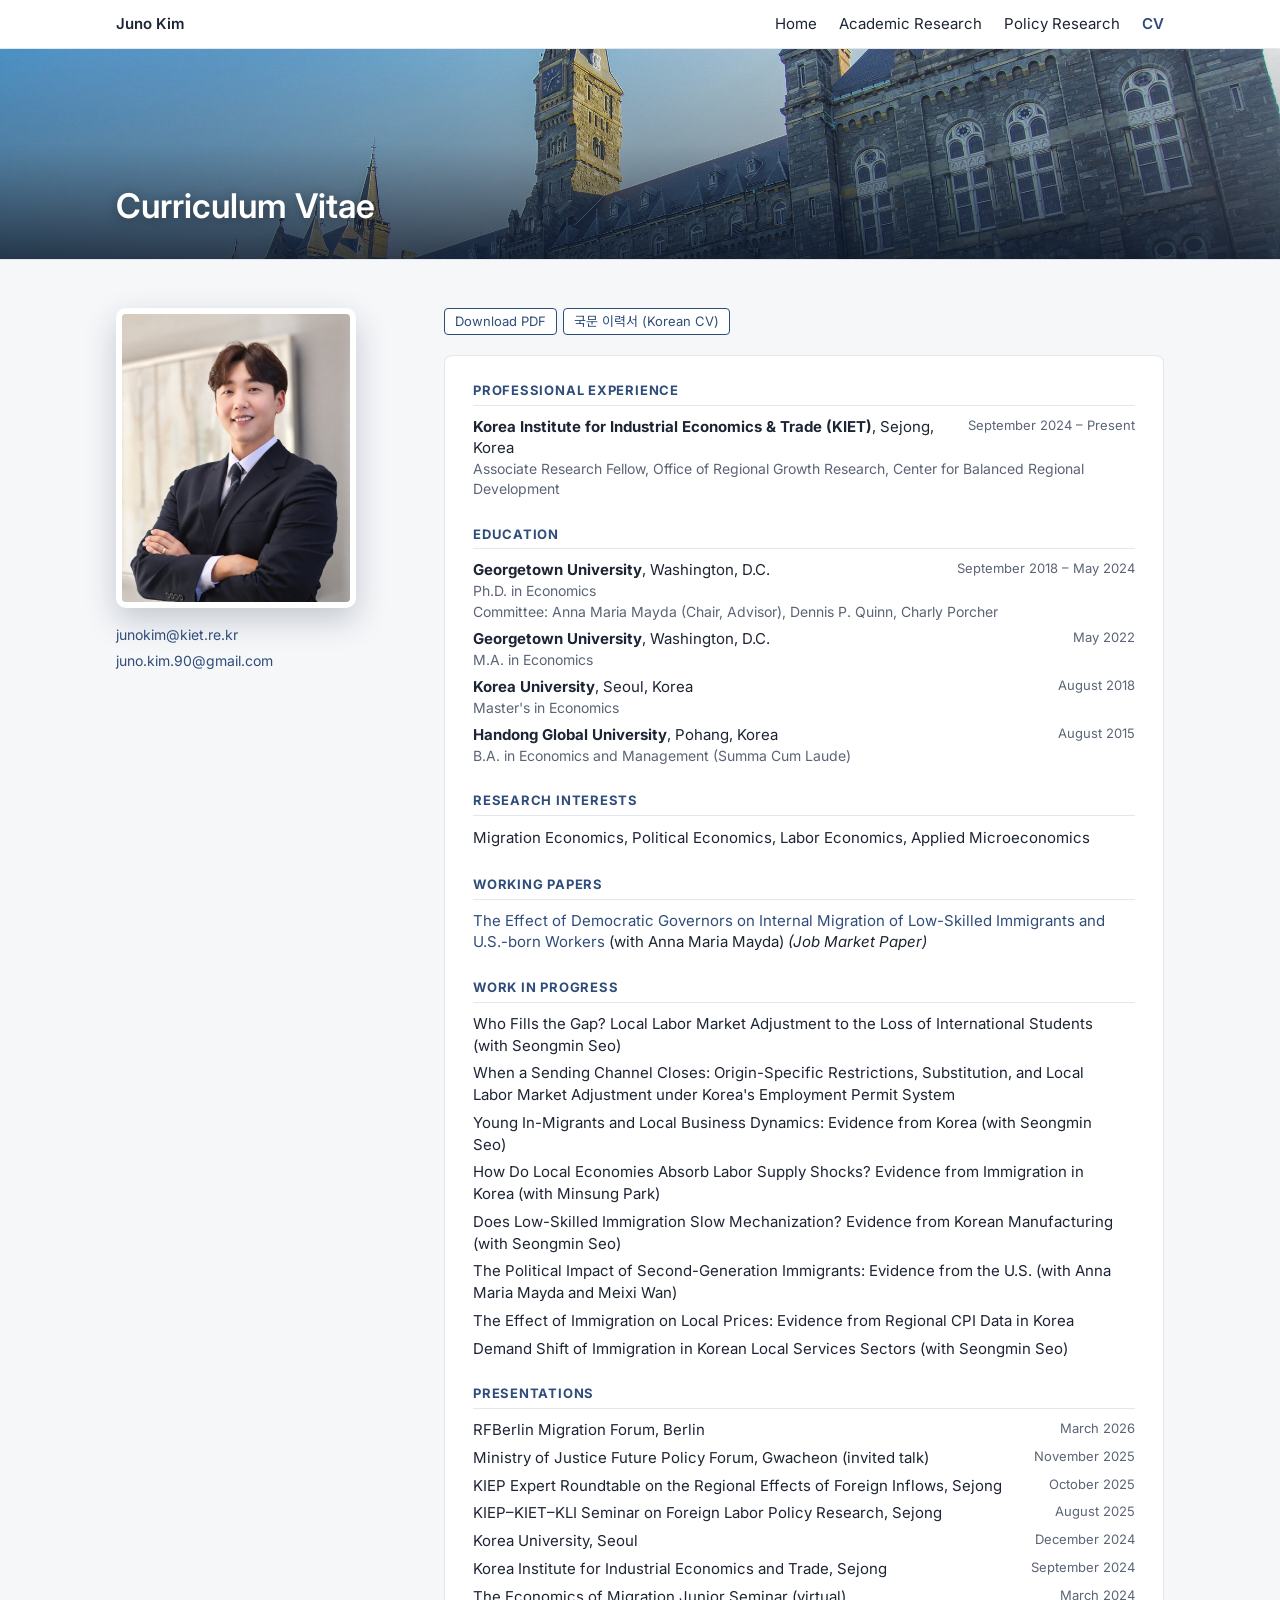
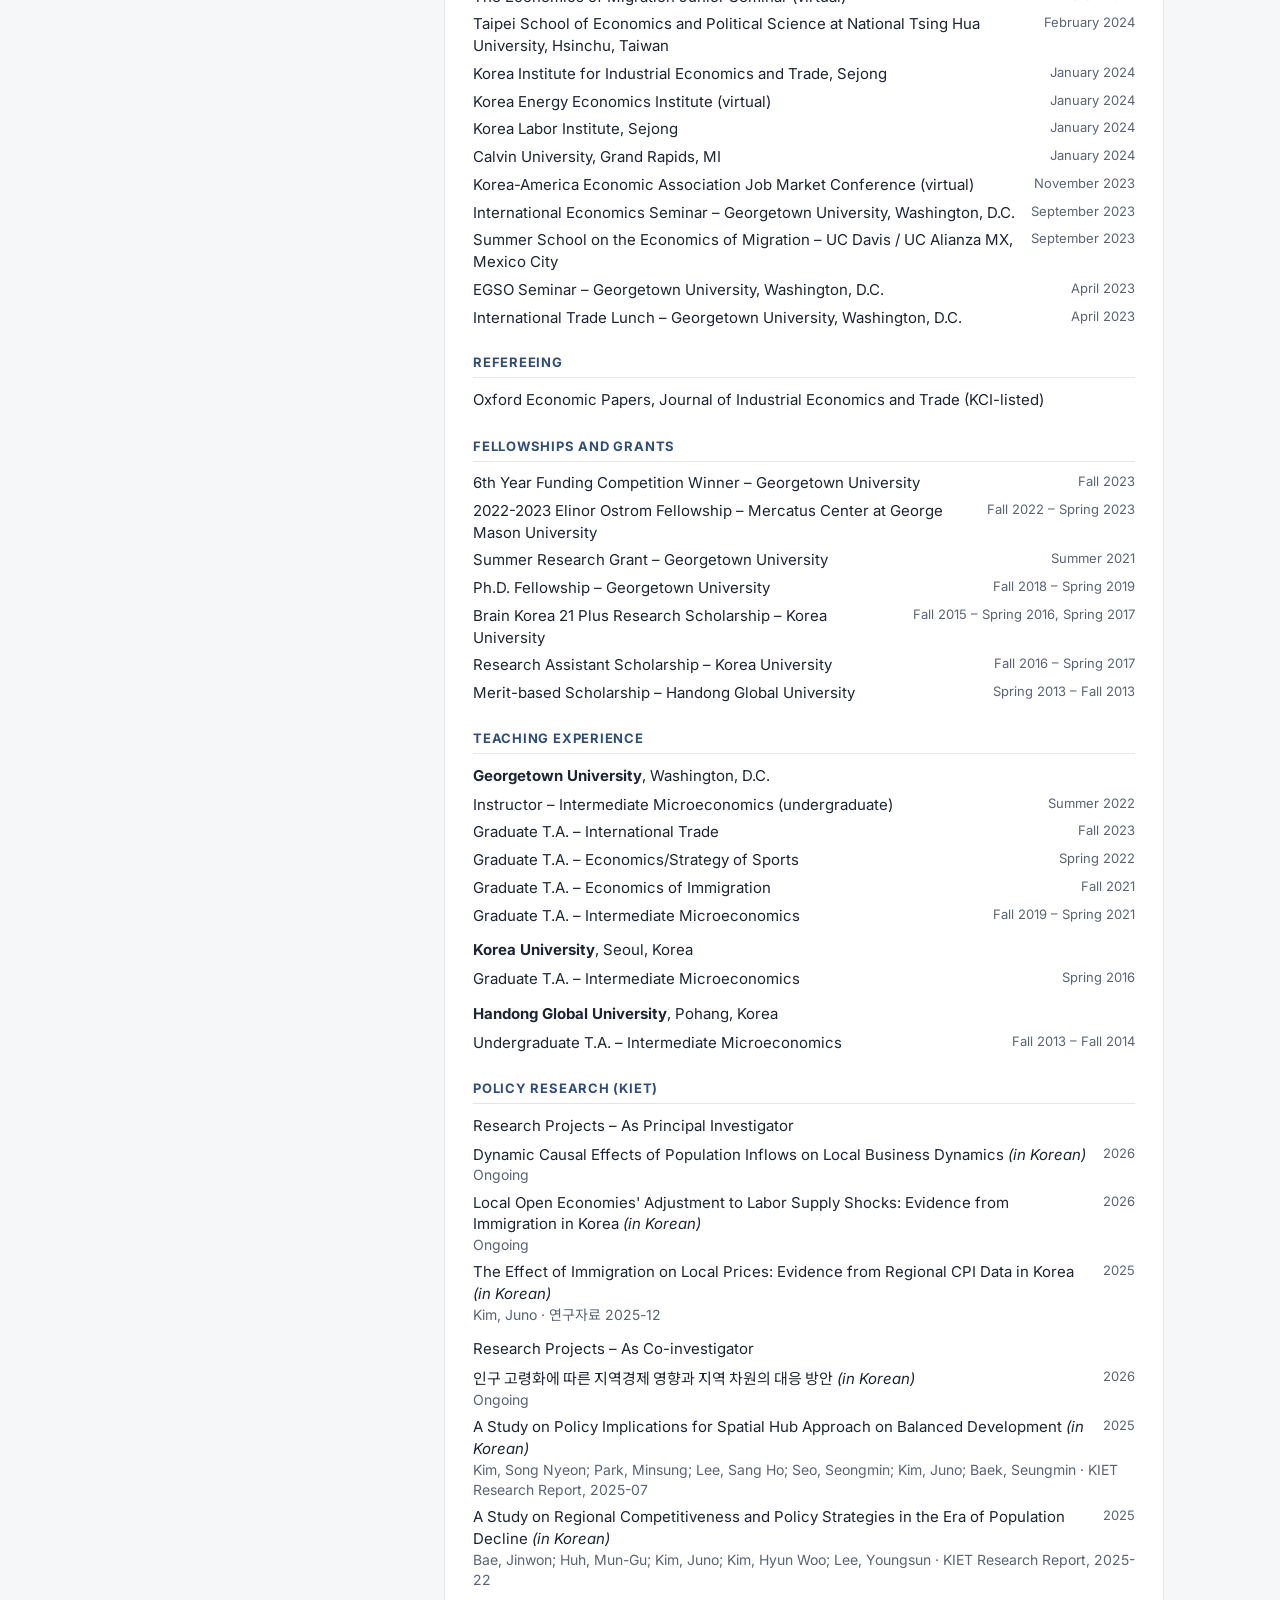
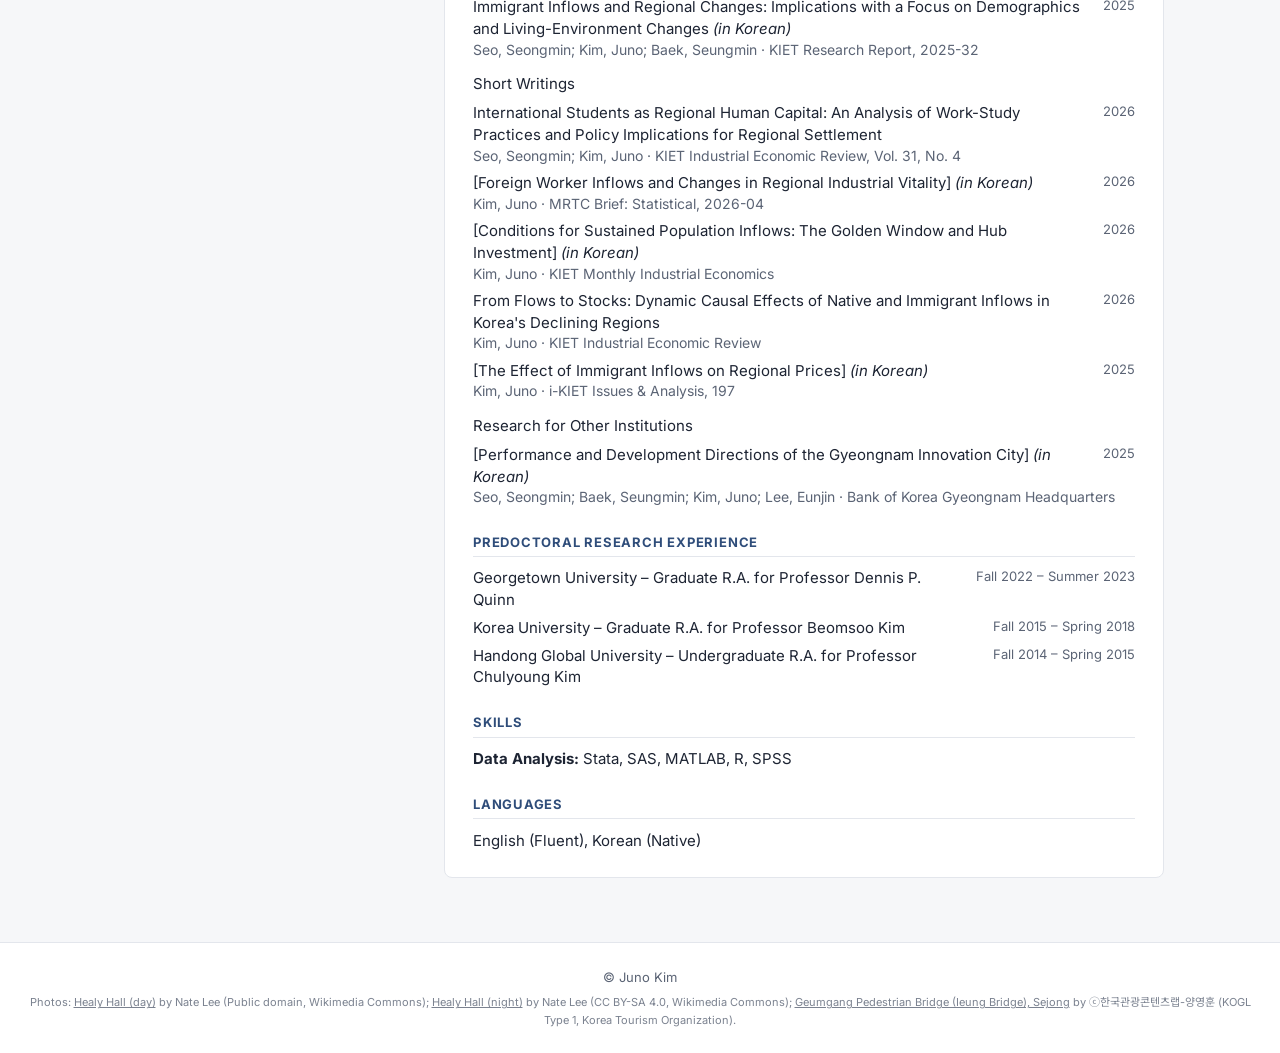
==== cv.html @ abad3613 "Deploy site from source a14abea" ====
<!doctype html>
<html lang="en">
<head>
<meta charset="utf-8">
<meta name="viewport" content="width=device-width, initial-scale=1">
<title>CV | Juno Kim</title>
<meta name="description" content="Juno Kim, Associate Research Fellow, Korea Institute for Industrial Economics and Trade (KIET)">
<link rel="preconnect" href="https://fonts.googleapis.com">
<link href="https://fonts.googleapis.com/css2?family=Inter:wght@400;500;600&family=Noto+Sans+KR:wght@400;500&display=swap" rel="stylesheet">
<link rel="stylesheet" href="assets/style.css">
</head>
<body>
<div class="top"><div class="in"><a class="brand" href="index.html">Juno Kim</a><a href="index.html">Home</a><a href="research.html">Academic Research</a><a href="policy.html">Policy Research</a><a href="cv.html" class="on">CV</a></div></div>
<div class="banner page" style="background-image:url('assets/img/healy_day.jpg');background-position:right 20%"><div class="in"><h1>Curriculum Vitae</h1></div></div><div class="band "><div class="in"><div class="side"><img class="portrait small" src="assets/img/portrait_alt.jpg" alt="Juno Kim"><div class="sidecontact"><a href="mailto:junokim@kiet.re.kr">junokim@kiet.re.kr</a><a href="mailto:juno.kim.90@gmail.com">juno.kim.90@gmail.com</a></div></div><div><div class="printhead"><div class="pname">Juno Kim</div><div>Associate Research Fellow, Korea Institute for Industrial Economics and Trade (KIET)</div><div>junokim@kiet.re.kr · juno.kim.90@gmail.com · junokim90-econ.github.io</div></div><div class="btns" style="margin:0 0 20px"><a target="_blank" rel="noopener" class="btn" href="Juno_Kim_CV.pdf">Download PDF</a><a class="btn" href="cv_ko.html">국문 이력서 (Korean CV)</a></div><div class="cv"><section><h3>Professional Experience</h3><div class="cvrow"><div><b>Korea Institute for Industrial Economics &amp; Trade (KIET)</b>, Sejong, Korea</div><div class="when">September 2024 – Present</div><div class="cvsub">Associate Research Fellow, Office of Regional Growth Research, Center for Balanced Regional Development</div></div></section><section><h3>Education</h3><div class="cvrow"><div><b>Georgetown University</b>, Washington, D.C.</div><div class="when">September 2018 – May 2024</div><div class="cvsub">Ph.D. in Economics<br>Committee: Anna Maria Mayda (Chair, Advisor), Dennis P. Quinn, Charly Porcher</div></div><div class="cvrow"><div><b>Georgetown University</b>, Washington, D.C.</div><div class="when">May 2022</div><div class="cvsub">M.A. in Economics</div></div><div class="cvrow"><div><b>Korea University</b>, Seoul, Korea</div><div class="when">August 2018</div><div class="cvsub">Master&#x27;s in Economics</div></div><div class="cvrow"><div><b>Handong Global University</b>, Pohang, Korea</div><div class="when">August 2015</div><div class="cvsub">B.A. in Economics and Management (Summa Cum Laude)</div></div></section><section><h3>Research Interests</h3><p class="cvp">Migration Economics, Political Economics, Labor Economics, Applied Microeconomics</p></section><section><h3>Working Papers</h3><div class="cvrow"><div><a target="_blank" rel="noopener" href="assets/papers/Kim_Mayda_Democratic_Governors_Internal_Migration_2026-03.pdf">The Effect of Democratic Governors on Internal Migration of Low-Skilled Immigrants and U.S.-born Workers</a> (with Anna Maria Mayda) <i>(Job Market Paper)</i></div><div class="when"></div></div></section><section><h3>Work in Progress</h3><div class="cvrow"><div>Who Fills the Gap? Local Labor Market Adjustment to the Loss of International Students (with Seongmin Seo)</div><div class="when"></div></div><div class="cvrow"><div>When a Sending Channel Closes: Origin-Specific Restrictions, Substitution, and Local Labor Market Adjustment under Korea&#x27;s Employment Permit System</div><div class="when"></div></div><div class="cvrow"><div>Young In-Migrants and Local Business Dynamics: Evidence from Korea (with Seongmin Seo)</div><div class="when"></div></div><div class="cvrow"><div>How Do Local Economies Absorb Labor Supply Shocks? Evidence from Immigration in Korea (with Minsung Park)</div><div class="when"></div></div><div class="cvrow"><div>Does Low-Skilled Immigration Slow Mechanization? Evidence from Korean Manufacturing (with Seongmin Seo)</div><div class="when"></div></div><div class="cvrow"><div>The Political Impact of Second-Generation Immigrants: Evidence from the U.S. (with Anna Maria Mayda and Meixi Wan)</div><div class="when"></div></div><div class="cvrow"><div>The Effect of Immigration on Local Prices: Evidence from Regional CPI Data in Korea</div><div class="when"></div></div><div class="cvrow"><div>Demand Shift of Immigration in Korean Local Services Sectors (with Seongmin Seo)</div><div class="when"></div></div></section><section><h3>Presentations</h3><div class="cvrow"><div>RFBerlin Migration Forum, Berlin</div><div class="when">March 2026</div></div><div class="cvrow"><div>Ministry of Justice Future Policy Forum, Gwacheon (invited talk)</div><div class="when">November 2025</div></div><div class="cvrow"><div>KIEP Expert Roundtable on the Regional Effects of Foreign Inflows, Sejong</div><div class="when">October 2025</div></div><div class="cvrow"><div>KIEP–KIET–KLI Seminar on Foreign Labor Policy Research, Sejong</div><div class="when">August 2025</div></div><div class="cvrow"><div>Korea University, Seoul</div><div class="when">December 2024</div></div><div class="cvrow"><div>Korea Institute for Industrial Economics and Trade, Sejong</div><div class="when">September 2024</div></div><div class="cvrow"><div>The Economics of Migration Junior Seminar (virtual)</div><div class="when">March 2024</div></div><div class="cvrow"><div>Taipei School of Economics and Political Science at National Tsing Hua University, Hsinchu, Taiwan</div><div class="when">February 2024</div></div><div class="cvrow"><div>Korea Institute for Industrial Economics and Trade, Sejong</div><div class="when">January 2024</div></div><div class="cvrow"><div>Korea Energy Economics Institute (virtual)</div><div class="when">January 2024</div></div><div class="cvrow"><div>Korea Labor Institute, Sejong</div><div class="when">January 2024</div></div><div class="cvrow"><div>Calvin University, Grand Rapids, MI</div><div class="when">January 2024</div></div><div class="cvrow"><div>Korea-America Economic Association Job Market Conference (virtual)</div><div class="when">November 2023</div></div><div class="cvrow"><div>International Economics Seminar – Georgetown University, Washington, D.C.</div><div class="when">September 2023</div></div><div class="cvrow"><div>Summer School on the Economics of Migration – UC Davis / UC Alianza MX, Mexico City</div><div class="when">September 2023</div></div><div class="cvrow"><div>EGSO Seminar – Georgetown University, Washington, D.C.</div><div class="when">April 2023</div></div><div class="cvrow"><div>International Trade Lunch – Georgetown University, Washington, D.C.</div><div class="when">April 2023</div></div></section><section><h3>Refereeing</h3><p class="cvp">Oxford Economic Papers, Journal of Industrial Economics and Trade (KCI-listed)</p></section><section><h3>Fellowships and Grants</h3><div class="cvrow"><div>6th Year Funding Competition Winner – Georgetown University</div><div class="when">Fall 2023</div></div><div class="cvrow"><div>2022-2023 Elinor Ostrom Fellowship – Mercatus Center at George Mason University</div><div class="when">Fall 2022 – Spring 2023</div></div><div class="cvrow"><div>Summer Research Grant – Georgetown University</div><div class="when">Summer 2021</div></div><div class="cvrow"><div>Ph.D. Fellowship – Georgetown University</div><div class="when">Fall 2018 – Spring 2019</div></div><div class="cvrow"><div>Brain Korea 21 Plus Research Scholarship – Korea University</div><div class="when">Fall 2015 – Spring 2016, Spring 2017</div></div><div class="cvrow"><div>Research Assistant Scholarship – Korea University</div><div class="when">Fall 2016 – Spring 2017</div></div><div class="cvrow"><div>Merit-based Scholarship – Handong Global University</div><div class="when">Spring 2013 – Fall 2013</div></div></section><section><h3>Teaching Experience</h3><div class="cvinst"><b>Georgetown University</b>, Washington, D.C.</div><div class="cvrow"><div>Instructor – Intermediate Microeconomics (undergraduate)</div><div class="when">Summer 2022</div></div><div class="cvrow"><div>Graduate T.A. – International Trade</div><div class="when">Fall 2023</div></div><div class="cvrow"><div>Graduate T.A. – Economics/Strategy of Sports</div><div class="when">Spring 2022</div></div><div class="cvrow"><div>Graduate T.A. – Economics of Immigration</div><div class="when">Fall 2021</div></div><div class="cvrow"><div>Graduate T.A. – Intermediate Microeconomics</div><div class="when">Fall 2019 – Spring 2021</div></div><div class="cvinst"><b>Korea University</b>, Seoul, Korea</div><div class="cvrow"><div>Graduate T.A. – Intermediate Microeconomics</div><div class="when">Spring 2016</div></div><div class="cvinst"><b>Handong Global University</b>, Pohang, Korea</div><div class="cvrow"><div>Undergraduate T.A. – Intermediate Microeconomics</div><div class="when">Fall 2013 – Fall 2014</div></div></section><section><h3>Policy Research (KIET)</h3><div class="cvinst">Research Projects – As Principal Investigator</div><div class="cvrow"><div>Dynamic Causal Effects of Population Inflows on Local Business Dynamics <i>(in Korean)</i></div><div class="when">2026</div><div class="cvsub">Ongoing</div></div><div class="cvrow"><div>Local Open Economies&#x27; Adjustment to Labor Supply Shocks: Evidence from Immigration in Korea <i>(in Korean)</i></div><div class="when">2026</div><div class="cvsub">Ongoing</div></div><div class="cvrow"><div>The Effect of Immigration on Local Prices: Evidence from Regional CPI Data in Korea <i>(in Korean)</i></div><div class="when">2025</div><div class="cvsub">Kim, Juno · 연구자료 2025-12</div></div><div class="cvinst">Research Projects – As Co-investigator</div><div class="cvrow"><div><span class="ko">인구 고령화에 따른 지역경제 영향과 지역 차원의 대응 방안</span> <i>(in Korean)</i></div><div class="when">2026</div><div class="cvsub">Ongoing</div></div><div class="cvrow"><div>A Study on Policy Implications for Spatial Hub Approach on Balanced Development <i>(in Korean)</i></div><div class="when">2025</div><div class="cvsub">Kim, Song Nyeon; Park, Minsung; Lee, Sang Ho; Seo, Seongmin; Kim, Juno; Baek, Seungmin · KIET Research Report, 2025-07</div></div><div class="cvrow"><div>A Study on Regional Competitiveness and Policy Strategies in the Era of Population Decline <i>(in Korean)</i></div><div class="when">2025</div><div class="cvsub">Bae, Jinwon; Huh, Mun-Gu; Kim, Juno; Kim, Hyun Woo; Lee, Youngsun · KIET Research Report, 2025-22</div></div><div class="cvrow"><div>Immigrant Inflows and Regional Changes: Implications with a Focus on Demographics and Living-Environment Changes <i>(in Korean)</i></div><div class="when">2025</div><div class="cvsub">Seo, Seongmin; Kim, Juno; Baek, Seungmin · KIET Research Report, 2025-32</div></div><div class="cvinst">Short Writings</div><div class="cvrow"><div>International Students as Regional Human Capital: An Analysis of Work-Study Practices and Policy Implications for Regional Settlement</div><div class="when">2026</div><div class="cvsub">Seo, Seongmin; Kim, Juno · KIET Industrial Economic Review, Vol. 31, No. 4</div></div><div class="cvrow"><div>[Foreign Worker Inflows and Changes in Regional Industrial Vitality] <i>(in Korean)</i></div><div class="when">2026</div><div class="cvsub">Kim, Juno · MRTC Brief: Statistical, 2026-04</div></div><div class="cvrow"><div>[Conditions for Sustained Population Inflows: The Golden Window and Hub Investment] <i>(in Korean)</i></div><div class="when">2026</div><div class="cvsub">Kim, Juno · KIET Monthly Industrial Economics</div></div><div class="cvrow"><div>From Flows to Stocks: Dynamic Causal Effects of Native and Immigrant Inflows in Korea&#x27;s Declining Regions</div><div class="when">2026</div><div class="cvsub">Kim, Juno · KIET Industrial Economic Review</div></div><div class="cvrow"><div>[The Effect of Immigrant Inflows on Regional Prices] <i>(in Korean)</i></div><div class="when">2025</div><div class="cvsub">Kim, Juno · i-KIET Issues &amp; Analysis, 197</div></div><div class="cvinst">Research for Other Institutions</div><div class="cvrow"><div>[Performance and Development Directions of the Gyeongnam Innovation City] <i>(in Korean)</i></div><div class="when">2025</div><div class="cvsub">Seo, Seongmin; Baek, Seungmin; Kim, Juno; Lee, Eunjin · Bank of Korea Gyeongnam Headquarters</div></div></section><section><h3>Predoctoral Research Experience</h3><div class="cvrow"><div>Georgetown University – Graduate R.A. for Professor Dennis P. Quinn</div><div class="when">Fall 2022 – Summer 2023</div></div><div class="cvrow"><div>Korea University – Graduate R.A. for Professor Beomsoo Kim</div><div class="when">Fall 2015 – Spring 2018</div></div><div class="cvrow"><div>Handong Global University – Undergraduate R.A. for Professor Chulyoung Kim</div><div class="when">Fall 2014 – Spring 2015</div></div></section><section><h3>Skills</h3><div class="cvrow"><div><b>Data Analysis:</b> Stata, SAS, MATLAB, R, SPSS</div><div class="when"></div></div></section><section><h3>Languages</h3><p class="cvp">English (Fluent), Korean (Native)</p></section></div></div></div></div>
<footer>© Juno Kim<div class="credits">Photos: <a href="https://commons.wikimedia.org/wiki/File:Healy_Hall_Georgetown.jpg">Healy Hall (day)</a> by Nate Lee (Public domain, Wikimedia Commons); <a href="https://commons.wikimedia.org/wiki/File:Healy_Hall_Georgetown_at_Night.jpg">Healy Hall (night)</a> by Nate Lee (CC BY-SA 4.0, Wikimedia Commons); <a href="https://api.visitkorea.or.kr/">Geumgang Pedestrian Bridge (Ieung Bridge), Sejong</a> by ⓒ한국관광콘텐츠랩-양영훈 (KOGL Type 1, Korea Tourism Organization).</div></footer>
<script src="assets/site.js"></script>
</body>
</html>
---- assets/style.css ----
/* =====================================================================
   사이트 스타일 (시안 D: 프로필+카드 디자인, 메뉴별 페이지 분리)
   색·글꼴은 :root 변수만 바꾸면 전체에 반영됨
   ===================================================================== */
:root{
  --ink:#1d2433; --muted:#5b6475; --line:#e3e6ec; --bg:#ffffff; --soft:#f6f7f9;
  --accent:#2f4d7a; --tag-bg:#e8eef7;
  --wrap:1080px; --side:280px;
}
*{box-sizing:border-box}
html,body{margin:0;background:var(--bg);color:var(--ink)}
body{font-family:Inter,"Noto Sans KR",system-ui,sans-serif;font-size:16px;line-height:1.6}
a{color:var(--accent);text-decoration:none} a:hover{text-decoration:underline}
.ko{font-family:"Noto Sans KR",Inter,sans-serif}

/* 상단 메뉴 */
.top{position:sticky;top:0;z-index:10;background:#fff;border-bottom:1px solid var(--line)}
.top .in{max-width:var(--wrap);margin:0 auto;padding:12px 16px;display:flex;gap:22px;align-items:center;font-size:15px;flex-wrap:wrap}
.top .brand{margin-right:auto;font-weight:600;color:var(--ink)}
.top a{color:var(--ink)} .top a.on{color:var(--accent);font-weight:600}

/* 사진 띠 (Home은 높게, 하위 페이지는 낮게). 글씨가 읽히도록 아래쪽을 어둡게 덮음 */
.banner{position:relative;background:#0f2442 center/cover no-repeat;color:#fff}
.banner::after{content:"";position:absolute;inset:0;background:linear-gradient(180deg,rgba(8,18,36,.05) 0%,rgba(8,18,36,.25) 45%,rgba(8,18,36,.78) 100%)}
.banner .in{position:relative;z-index:1;max-width:var(--wrap);margin:0 auto;padding:0 16px;height:100%}
.banner.home{height:420px}
.banner.home .in{display:grid;grid-template-columns:var(--side) 1fr;gap:48px;align-items:end;padding-bottom:28px}
.banner.home h1{font-size:44px;font-weight:600;margin:0;letter-spacing:-.01em;text-shadow:0 2px 12px rgba(0,0,0,.35)}
.banner.home .aff{font-size:16px;opacity:.95;margin-top:2px}
.banner.home .aff a{color:#fff;text-decoration:underline;text-decoration-color:rgba(255,255,255,.5)}
.banner.page{height:var(--bh,210px)}
.banner.page .in{display:flex;align-items:flex-end;padding-bottom:26px}
.banner.page h1{font-size:34px;font-weight:600;margin:0;text-shadow:0 2px 12px rgba(0,0,0,.35)}
.banner.page h1 small{display:block;font-size:15px;font-weight:400;opacity:.9;margin-top:4px}
.pills.light{justify-content:flex-start}
.pills.light a{color:#fff;border-color:rgba(255,255,255,.55);background:rgba(255,255,255,.08)}
.pills.light a:hover{background:#fff;color:var(--ink);text-decoration:none}

/* Home 소개: 사진이 위쪽 띠에 걸쳐 내려옴 */
.about .in{max-width:var(--wrap);margin:0 auto;padding:0 16px 48px;display:grid;grid-template-columns:var(--side) 1fr;gap:48px}
.about .bio{padding-top:32px}
.portrait{width:100%;aspect-ratio:4/5;object-fit:cover;object-position:center 20%;border-radius:10px;border:6px solid #fff;box-shadow:0 12px 32px rgba(15,36,66,.22);display:block;background:#dfe5ee}
.pcol .portrait{margin-top:-150px;position:relative;z-index:2}
.portrait.initials{display:flex;align-items:center;justify-content:center;font-size:56px;color:#fff;background:linear-gradient(135deg,#c9d3e3,#8fa1bf)}
.portrait.small{max-width:240px;margin-bottom:16px}

/* 하위 페이지 왼쪽 열 */
.side .toc{position:sticky;top:72px;display:flex;flex-direction:column;gap:6px}
.side .toc a{color:var(--ink);font-size:15px;padding:6px 10px;border-left:3px solid var(--line)}
.side .toc a:hover{border-left-color:var(--accent);text-decoration:none;color:var(--accent)}
.side .toc span{color:var(--muted);font-size:13px}
.sidenote{font-size:14px;color:var(--muted);margin:0}
.sidecontact a{display:block;font-size:14px;margin:4px 0}

/* Home 상단 프로필 (사진 띠가 없을 때 쓰는 기존 형태) */
.hero{max-width:var(--wrap);margin:0 auto;padding:56px 16px 40px;display:grid;grid-template-columns:var(--side) 1fr;gap:48px;align-items:center}
.hero .card{text-align:center}
.avatar{width:200px;height:200px;border-radius:50%;margin:0 auto 16px;object-fit:cover;display:block}
.avatar.initials{background:linear-gradient(135deg,#c9d3e3,#8fa1bf);display:flex;align-items:center;justify-content:center;color:#fff;font-weight:600;font-size:48px}
.hero h1{font-weight:500;font-size:28px;margin:0}
.hero .aff{color:var(--accent);font-size:15px}
.pills{margin-top:10px;display:flex;gap:8px;justify-content:center;flex-wrap:wrap}
.pills a{border:1px solid var(--line);border-radius:999px;padding:3px 12px;font-size:13px}
.bio p{margin:0 0 12px;font-size:17px}
.facts{display:flex;gap:40px;margin-top:18px;font-size:15px;flex-wrap:wrap}
.facts h4{margin:0 0 6px;font-size:16px}
.facts ul{margin:0;padding-left:18px;color:var(--muted)}
.contact{margin-top:14px;font-size:14px;color:var(--muted)}

/* 회색 띠 섹션 (제목 왼쪽, 내용 오른쪽) */
.band{background:var(--soft);border-top:1px solid var(--line);min-height:60vh}
.band .in{max-width:var(--wrap);margin:0 auto;padding:48px 16px 64px;display:grid;grid-template-columns:var(--side) 1fr;gap:48px}
.band h2{font-weight:500;font-size:28px;margin:0;line-height:1.3}
.band h2 small{display:block;font-size:14px;color:var(--muted);margin-top:6px}
.grp{font-size:13px;text-transform:uppercase;letter-spacing:.06em;color:var(--muted);margin:26px 0 10px}
.grp:first-child{margin-top:0}

/* 논문 카드 */
.pcard{background:#fff;border:1px solid var(--line);border-radius:8px;padding:18px 20px;margin-bottom:14px}
.pcard.slim{padding:12px 18px}
.pcard .meta{font-size:13px;color:var(--muted)}
.pcard .t{font-size:19px;font-weight:600;color:var(--accent);margin:4px 0;line-height:1.35}
.pcard.slim .t{font-size:16px;margin:0}
.pcard .note{font-size:13px;color:var(--muted);font-style:italic}
.pcard .abs{font-size:14px;color:var(--muted);margin:8px 0 4px}
.btns{margin-top:10px;display:flex;gap:6px;flex-wrap:wrap;align-items:center}
.btn{display:inline-block;border:1px solid var(--accent);color:var(--accent);border-radius:4px;padding:2px 10px;font-size:13px;cursor:pointer;background:#fff;font-family:inherit;line-height:1.6}
.btn:hover{background:var(--accent);color:#fff;text-decoration:none}
details.abstract summary{list-style:none} details.abstract summary::-webkit-details-marker{display:none}
.more{font-size:15px;font-weight:500;display:flex;gap:20px;flex-wrap:wrap}

/* 정책연구 한 줄 목록 + 유형 필터 */
.chips{display:flex;gap:8px;flex-wrap:wrap;margin-bottom:16px}
.chip{border:1px solid var(--line);background:#fff;border-radius:999px;padding:4px 12px;font-size:13px;cursor:pointer;font-family:inherit}
.chip.on{background:var(--accent);border-color:var(--accent);color:#fff}
.plist{background:#fff;border:1px solid var(--line);border-radius:8px}
.prow{display:grid;grid-template-columns:52px 1fr auto;gap:14px;align-items:baseline;padding:11px 18px;border-bottom:1px solid var(--line);font-size:15px}
.prow:last-child{border-bottom:0}
.prow .yr{color:var(--muted);font-size:13px}
.prow .src{display:block;color:var(--muted);font-size:13px}
.tag{font-size:11px;border-radius:4px;padding:1px 6px;background:var(--tag-bg);color:var(--accent);margin-right:6px;white-space:nowrap;font-family:Inter,sans-serif}
.tag.role{background:#10069F;color:#fff}
.lang{font-size:12px;color:var(--muted);font-style:italic;margin-left:6px;white-space:nowrap}
/* 정책연구: 역할(연구책임/공동) → 과제 유형 소제목 → 과제 행 */
.pgroup{margin-bottom:40px}
.pgroup > h3{font-size:22px;font-weight:600;margin:0 0 14px;padding-bottom:8px;border-bottom:2px solid #10069F}
.pgroup > h3 .ko{font-weight:400;color:var(--muted);font-size:16px}
.psub{margin-bottom:20px}
.psub h4{font-size:13px;text-transform:uppercase;letter-spacing:.05em;color:var(--muted);margin:0 0 8px;font-weight:600;display:flex;align-items:center;gap:8px}
.psub h4 .ko{text-transform:none;letter-spacing:0;font-weight:400}
.n{display:inline-block;min-width:20px;text-align:center;font-size:11px;background:var(--tag-bg);color:var(--accent);border-radius:999px;padding:0 6px;letter-spacing:0}
/* 접히는 소제목 (수탁연구과제 등) */
details.fold > summary{list-style:none;cursor:pointer}
details.fold > summary::-webkit-details-marker{display:none}
details.fold > summary h4{background:#fff;border:1px solid var(--line);border-radius:8px;padding:10px 14px;margin:0}
details.fold > summary:hover h4{border-color:var(--accent)}
details.fold[open] > summary h4{border-radius:8px 8px 0 0;border-bottom:0;margin:0}
details.fold[open] > .plist{border-radius:0 0 8px 8px}
.toggle{margin-left:auto;font-size:12px;text-transform:none;letter-spacing:0;color:var(--accent);font-weight:500}
.toggle::after{content:" ▾"}
details.fold[open] .toggle{font-size:0}
details.fold[open] .toggle::after{content:"Hide ▴";font-size:12px}
@media print{details.fold > .plist{display:block}}

.proj{display:grid;grid-template-columns:52px 1fr;gap:14px;padding:12px 18px;border-bottom:1px solid var(--line)}
.proj:last-child{border-bottom:0}
.proj .yr{color:var(--muted);font-size:13px;padding-top:2px}
.pt{font-size:15px;font-weight:500;line-height:1.45}
.pm{font-size:13px;color:var(--muted);margin-top:2px}
.pen{font-size:13px;color:var(--ink);opacity:.75;font-style:italic;margin-top:1px}
.plinks{margin-top:6px;display:flex;gap:6px;flex-wrap:wrap}
.plink{font-size:12px;border:1px solid var(--line);border-radius:4px;padding:1px 8px;color:var(--accent);background:var(--soft)}
.plink:hover{border-color:var(--accent);text-decoration:none}
.status{font-size:11px;font-weight:500;color:#9a5b00;background:#fff3dc;border-radius:4px;padding:1px 6px;margin-left:8px;white-space:nowrap;font-family:Inter,sans-serif}
.side .tochead{font-size:11px;text-transform:uppercase;letter-spacing:.08em;color:var(--muted);margin:14px 0 2px}
.side .sidenote + .toc{margin-top:18px}
.cvrole{font-weight:600;font-size:15px;color:#10069F;margin:14px 0 4px}
.cvrole:first-child{margin-top:0}

.empty{background:#fff;border:1px dashed var(--line);border-radius:8px;padding:24px;color:var(--muted);font-size:15px}

/* CV 페이지 */
.cv{background:#fff;border:1px solid var(--line);border-radius:8px;padding:24px 28px}
.cv section{margin-bottom:24px} .cv section:last-child{margin-bottom:0}
.cv h3{font-size:13px;text-transform:uppercase;letter-spacing:.06em;color:var(--accent);border-bottom:1px solid var(--line);padding-bottom:4px;margin:0 0 10px}
.cvrow{display:grid;grid-template-columns:1fr auto;gap:16px;font-size:15px;margin:6px 0;line-height:1.45}
.cvrow .when{color:var(--muted);font-size:13px;white-space:nowrap;text-align:right}
.cvrow{row-gap:0}
.cvsub{color:var(--muted);font-size:14px;grid-column:1 / -1}
.cvinst{font-size:15px;margin:12px 0 2px} .cvinst:first-of-type{margin-top:0}
.cvp{margin:0;font-size:15px}
.printhead{display:none}

footer{text-align:center;color:var(--muted);font-size:13px;padding:24px 16px;border-top:1px solid var(--line)}
footer .credits{font-size:11px;margin-top:6px;opacity:.8}
footer .credits a{color:var(--muted);text-decoration:underline}

@media (max-width:760px){
  .hero,.band .in,.about .in{grid-template-columns:1fr;gap:24px}
  .banner.home{height:320px}
  .banner.home .in{grid-template-columns:1fr}
  .banner.home .in > div:first-child{display:none}
  .banner.home h1{font-size:34px}
  .banner.page{height:calc(var(--bh,210px) * .76)}
  .pcol .portrait{margin-top:-60px;max-width:220px}
  .about .bio{padding-top:0}
  .side .toc{position:static;flex-direction:row;flex-wrap:wrap}
  .prow{grid-template-columns:44px 1fr}
  .prow > a{grid-column:2}
  .top .in{gap:14px}
}
/* 인쇄 = CV PDF 레이아웃: 사진·메뉴·왼쪽 열을 빼고 본문만 A4 한 단으로 */
@page{size:A4;margin:16mm 16mm 18mm}
@media print{
  body{font-size:10.5pt}
  .top,footer,.chips,.btns,.banner,.side{display:none !important}
  .band{background:#fff;border:0;min-height:0}
  .band .in{display:block;padding:0;max-width:none}
  .cv{border:0;padding:0}
  .cv section{break-inside:auto;margin-bottom:14px}
  .cv h3{break-after:avoid;font-size:10pt}
  .cvrow,.cvp,.cvinst{font-size:10.5pt;margin:3px 0;break-inside:avoid}
  .cvrow .when,.cvsub{font-size:9.5pt}
  .printhead{display:block;text-align:center;margin-bottom:18px;font-size:10pt;color:var(--muted)}
  .printhead .pname{font-size:22pt;font-weight:600;color:var(--ink)}
  a{color:var(--ink)}
}
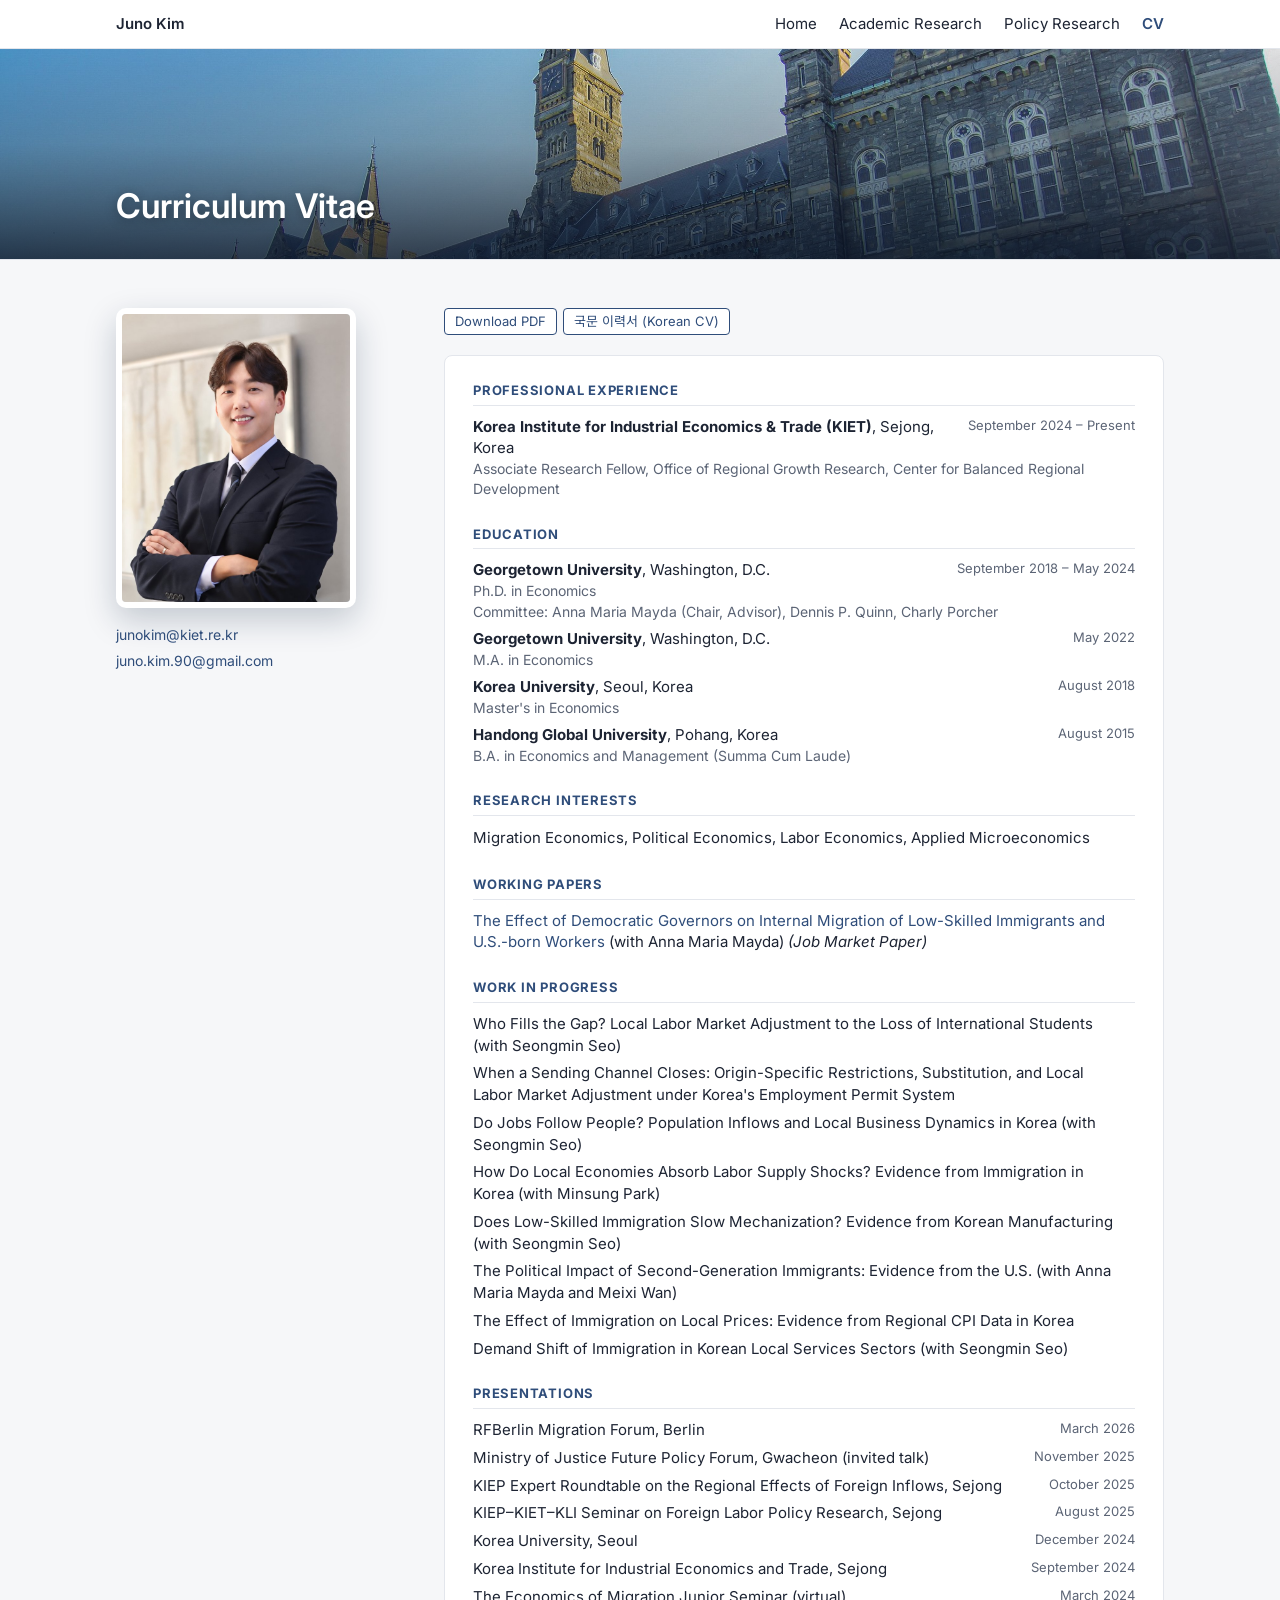
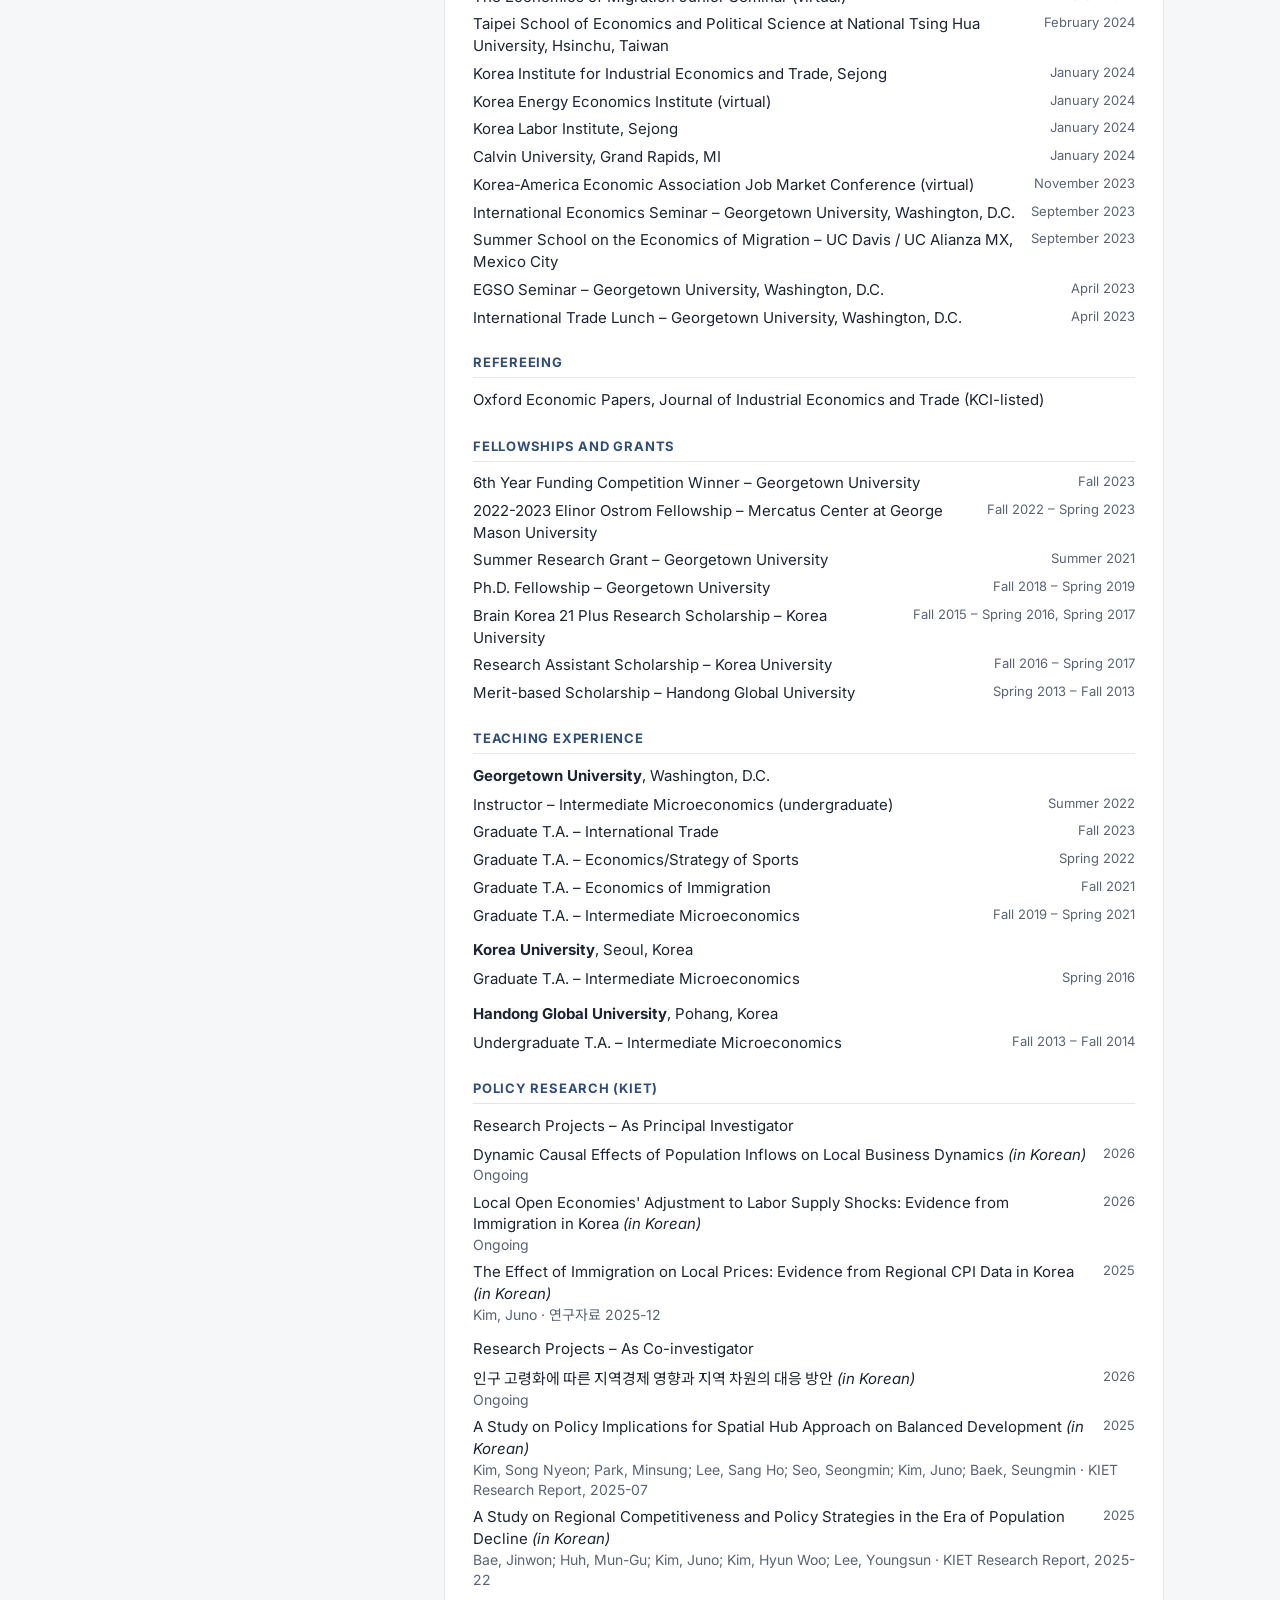
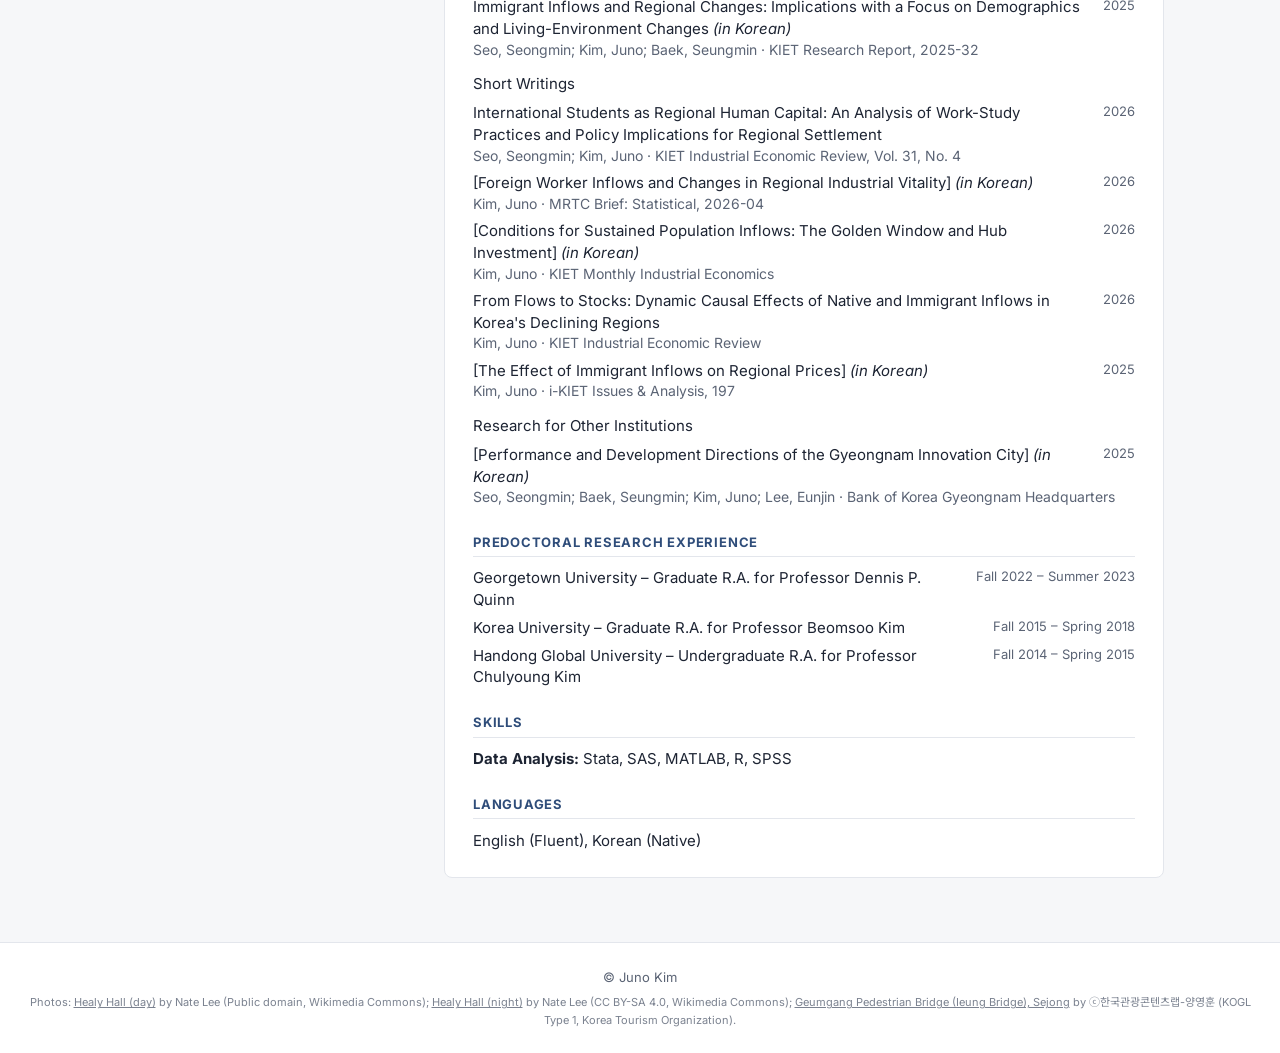
==== commit d9a3db19: "Deploy site from source 831ee8b" ====
--- a/cv.html
+++ b/cv.html
@@ -11,7 +11,7 @@
 </head>
 <body>
 <div class="top"><div class="in"><a class="brand" href="index.html">Juno Kim</a><a href="index.html">Home</a><a href="research.html">Academic Research</a><a href="policy.html">Policy Research</a><a href="cv.html" class="on">CV</a></div></div>
-<div class="banner page" style="background-image:url('assets/img/healy_day.jpg');background-position:right 20%"><div class="in"><h1>Curriculum Vitae</h1></div></div><div class="band "><div class="in"><div class="side"><img class="portrait small" src="assets/img/portrait_alt.jpg" alt="Juno Kim"><div class="sidecontact"><a href="mailto:junokim@kiet.re.kr">junokim@kiet.re.kr</a><a href="mailto:juno.kim.90@gmail.com">juno.kim.90@gmail.com</a></div></div><div><div class="printhead"><div class="pname">Juno Kim</div><div>Associate Research Fellow, Korea Institute for Industrial Economics and Trade (KIET)</div><div>junokim@kiet.re.kr · juno.kim.90@gmail.com · junokim90-econ.github.io</div></div><div class="btns" style="margin:0 0 20px"><a target="_blank" rel="noopener" class="btn" href="Juno_Kim_CV.pdf">Download PDF</a><a class="btn" href="cv_ko.html">국문 이력서 (Korean CV)</a></div><div class="cv"><section><h3>Professional Experience</h3><div class="cvrow"><div><b>Korea Institute for Industrial Economics &amp; Trade (KIET)</b>, Sejong, Korea</div><div class="when">September 2024 – Present</div><div class="cvsub">Associate Research Fellow, Office of Regional Growth Research, Center for Balanced Regional Development</div></div></section><section><h3>Education</h3><div class="cvrow"><div><b>Georgetown University</b>, Washington, D.C.</div><div class="when">September 2018 – May 2024</div><div class="cvsub">Ph.D. in Economics<br>Committee: Anna Maria Mayda (Chair, Advisor), Dennis P. Quinn, Charly Porcher</div></div><div class="cvrow"><div><b>Georgetown University</b>, Washington, D.C.</div><div class="when">May 2022</div><div class="cvsub">M.A. in Economics</div></div><div class="cvrow"><div><b>Korea University</b>, Seoul, Korea</div><div class="when">August 2018</div><div class="cvsub">Master&#x27;s in Economics</div></div><div class="cvrow"><div><b>Handong Global University</b>, Pohang, Korea</div><div class="when">August 2015</div><div class="cvsub">B.A. in Economics and Management (Summa Cum Laude)</div></div></section><section><h3>Research Interests</h3><p class="cvp">Migration Economics, Political Economics, Labor Economics, Applied Microeconomics</p></section><section><h3>Working Papers</h3><div class="cvrow"><div><a target="_blank" rel="noopener" href="assets/papers/Kim_Mayda_Democratic_Governors_Internal_Migration_2026-03.pdf">The Effect of Democratic Governors on Internal Migration of Low-Skilled Immigrants and U.S.-born Workers</a> (with Anna Maria Mayda) <i>(Job Market Paper)</i></div><div class="when"></div></div></section><section><h3>Work in Progress</h3><div class="cvrow"><div>Who Fills the Gap? Local Labor Market Adjustment to the Loss of International Students (with Seongmin Seo)</div><div class="when"></div></div><div class="cvrow"><div>When a Sending Channel Closes: Origin-Specific Restrictions, Substitution, and Local Labor Market Adjustment under Korea&#x27;s Employment Permit System</div><div class="when"></div></div><div class="cvrow"><div>Young In-Migrants and Local Business Dynamics: Evidence from Korea (with Seongmin Seo)</div><div class="when"></div></div><div class="cvrow"><div>How Do Local Economies Absorb Labor Supply Shocks? Evidence from Immigration in Korea (with Minsung Park)</div><div class="when"></div></div><div class="cvrow"><div>Does Low-Skilled Immigration Slow Mechanization? Evidence from Korean Manufacturing (with Seongmin Seo)</div><div class="when"></div></div><div class="cvrow"><div>The Political Impact of Second-Generation Immigrants: Evidence from the U.S. (with Anna Maria Mayda and Meixi Wan)</div><div class="when"></div></div><div class="cvrow"><div>The Effect of Immigration on Local Prices: Evidence from Regional CPI Data in Korea</div><div class="when"></div></div><div class="cvrow"><div>Demand Shift of Immigration in Korean Local Services Sectors (with Seongmin Seo)</div><div class="when"></div></div></section><section><h3>Presentations</h3><div class="cvrow"><div>RFBerlin Migration Forum, Berlin</div><div class="when">March 2026</div></div><div class="cvrow"><div>Ministry of Justice Future Policy Forum, Gwacheon (invited talk)</div><div class="when">November 2025</div></div><div class="cvrow"><div>KIEP Expert Roundtable on the Regional Effects of Foreign Inflows, Sejong</div><div class="when">October 2025</div></div><div class="cvrow"><div>KIEP–KIET–KLI Seminar on Foreign Labor Policy Research, Sejong</div><div class="when">August 2025</div></div><div class="cvrow"><div>Korea University, Seoul</div><div class="when">December 2024</div></div><div class="cvrow"><div>Korea Institute for Industrial Economics and Trade, Sejong</div><div class="when">September 2024</div></div><div class="cvrow"><div>The Economics of Migration Junior Seminar (virtual)</div><div class="when">March 2024</div></div><div class="cvrow"><div>Taipei School of Economics and Political Science at National Tsing Hua University, Hsinchu, Taiwan</div><div class="when">February 2024</div></div><div class="cvrow"><div>Korea Institute for Industrial Economics and Trade, Sejong</div><div class="when">January 2024</div></div><div class="cvrow"><div>Korea Energy Economics Institute (virtual)</div><div class="when">January 2024</div></div><div class="cvrow"><div>Korea Labor Institute, Sejong</div><div class="when">January 2024</div></div><div class="cvrow"><div>Calvin University, Grand Rapids, MI</div><div class="when">January 2024</div></div><div class="cvrow"><div>Korea-America Economic Association Job Market Conference (virtual)</div><div class="when">November 2023</div></div><div class="cvrow"><div>International Economics Seminar – Georgetown University, Washington, D.C.</div><div class="when">September 2023</div></div><div class="cvrow"><div>Summer School on the Economics of Migration – UC Davis / UC Alianza MX, Mexico City</div><div class="when">September 2023</div></div><div class="cvrow"><div>EGSO Seminar – Georgetown University, Washington, D.C.</div><div class="when">April 2023</div></div><div class="cvrow"><div>International Trade Lunch – Georgetown University, Washington, D.C.</div><div class="when">April 2023</div></div></section><section><h3>Refereeing</h3><p class="cvp">Oxford Economic Papers, Journal of Industrial Economics and Trade (KCI-listed)</p></section><section><h3>Fellowships and Grants</h3><div class="cvrow"><div>6th Year Funding Competition Winner – Georgetown University</div><div class="when">Fall 2023</div></div><div class="cvrow"><div>2022-2023 Elinor Ostrom Fellowship – Mercatus Center at George Mason University</div><div class="when">Fall 2022 – Spring 2023</div></div><div class="cvrow"><div>Summer Research Grant – Georgetown University</div><div class="when">Summer 2021</div></div><div class="cvrow"><div>Ph.D. Fellowship – Georgetown University</div><div class="when">Fall 2018 – Spring 2019</div></div><div class="cvrow"><div>Brain Korea 21 Plus Research Scholarship – Korea University</div><div class="when">Fall 2015 – Spring 2016, Spring 2017</div></div><div class="cvrow"><div>Research Assistant Scholarship – Korea University</div><div class="when">Fall 2016 – Spring 2017</div></div><div class="cvrow"><div>Merit-based Scholarship – Handong Global University</div><div class="when">Spring 2013 – Fall 2013</div></div></section><section><h3>Teaching Experience</h3><div class="cvinst"><b>Georgetown University</b>, Washington, D.C.</div><div class="cvrow"><div>Instructor – Intermediate Microeconomics (undergraduate)</div><div class="when">Summer 2022</div></div><div class="cvrow"><div>Graduate T.A. – International Trade</div><div class="when">Fall 2023</div></div><div class="cvrow"><div>Graduate T.A. – Economics/Strategy of Sports</div><div class="when">Spring 2022</div></div><div class="cvrow"><div>Graduate T.A. – Economics of Immigration</div><div class="when">Fall 2021</div></div><div class="cvrow"><div>Graduate T.A. – Intermediate Microeconomics</div><div class="when">Fall 2019 – Spring 2021</div></div><div class="cvinst"><b>Korea University</b>, Seoul, Korea</div><div class="cvrow"><div>Graduate T.A. – Intermediate Microeconomics</div><div class="when">Spring 2016</div></div><div class="cvinst"><b>Handong Global University</b>, Pohang, Korea</div><div class="cvrow"><div>Undergraduate T.A. – Intermediate Microeconomics</div><div class="when">Fall 2013 – Fall 2014</div></div></section><section><h3>Policy Research (KIET)</h3><div class="cvinst">Research Projects – As Principal Investigator</div><div class="cvrow"><div>Dynamic Causal Effects of Population Inflows on Local Business Dynamics <i>(in Korean)</i></div><div class="when">2026</div><div class="cvsub">Ongoing</div></div><div class="cvrow"><div>Local Open Economies&#x27; Adjustment to Labor Supply Shocks: Evidence from Immigration in Korea <i>(in Korean)</i></div><div class="when">2026</div><div class="cvsub">Ongoing</div></div><div class="cvrow"><div>The Effect of Immigration on Local Prices: Evidence from Regional CPI Data in Korea <i>(in Korean)</i></div><div class="when">2025</div><div class="cvsub">Kim, Juno · 연구자료 2025-12</div></div><div class="cvinst">Research Projects – As Co-investigator</div><div class="cvrow"><div><span class="ko">인구 고령화에 따른 지역경제 영향과 지역 차원의 대응 방안</span> <i>(in Korean)</i></div><div class="when">2026</div><div class="cvsub">Ongoing</div></div><div class="cvrow"><div>A Study on Policy Implications for Spatial Hub Approach on Balanced Development <i>(in Korean)</i></div><div class="when">2025</div><div class="cvsub">Kim, Song Nyeon; Park, Minsung; Lee, Sang Ho; Seo, Seongmin; Kim, Juno; Baek, Seungmin · KIET Research Report, 2025-07</div></div><div class="cvrow"><div>A Study on Regional Competitiveness and Policy Strategies in the Era of Population Decline <i>(in Korean)</i></div><div class="when">2025</div><div class="cvsub">Bae, Jinwon; Huh, Mun-Gu; Kim, Juno; Kim, Hyun Woo; Lee, Youngsun · KIET Research Report, 2025-22</div></div><div class="cvrow"><div>Immigrant Inflows and Regional Changes: Implications with a Focus on Demographics and Living-Environment Changes <i>(in Korean)</i></div><div class="when">2025</div><div class="cvsub">Seo, Seongmin; Kim, Juno; Baek, Seungmin · KIET Research Report, 2025-32</div></div><div class="cvinst">Short Writings</div><div class="cvrow"><div>International Students as Regional Human Capital: An Analysis of Work-Study Practices and Policy Implications for Regional Settlement</div><div class="when">2026</div><div class="cvsub">Seo, Seongmin; Kim, Juno · KIET Industrial Economic Review, Vol. 31, No. 4</div></div><div class="cvrow"><div>[Foreign Worker Inflows and Changes in Regional Industrial Vitality] <i>(in Korean)</i></div><div class="when">2026</div><div class="cvsub">Kim, Juno · MRTC Brief: Statistical, 2026-04</div></div><div class="cvrow"><div>[Conditions for Sustained Population Inflows: The Golden Window and Hub Investment] <i>(in Korean)</i></div><div class="when">2026</div><div class="cvsub">Kim, Juno · KIET Monthly Industrial Economics</div></div><div class="cvrow"><div>From Flows to Stocks: Dynamic Causal Effects of Native and Immigrant Inflows in Korea&#x27;s Declining Regions</div><div class="when">2026</div><div class="cvsub">Kim, Juno · KIET Industrial Economic Review</div></div><div class="cvrow"><div>[The Effect of Immigrant Inflows on Regional Prices] <i>(in Korean)</i></div><div class="when">2025</div><div class="cvsub">Kim, Juno · i-KIET Issues &amp; Analysis, 197</div></div><div class="cvinst">Research for Other Institutions</div><div class="cvrow"><div>[Performance and Development Directions of the Gyeongnam Innovation City] <i>(in Korean)</i></div><div class="when">2025</div><div class="cvsub">Seo, Seongmin; Baek, Seungmin; Kim, Juno; Lee, Eunjin · Bank of Korea Gyeongnam Headquarters</div></div></section><section><h3>Predoctoral Research Experience</h3><div class="cvrow"><div>Georgetown University – Graduate R.A. for Professor Dennis P. Quinn</div><div class="when">Fall 2022 – Summer 2023</div></div><div class="cvrow"><div>Korea University – Graduate R.A. for Professor Beomsoo Kim</div><div class="when">Fall 2015 – Spring 2018</div></div><div class="cvrow"><div>Handong Global University – Undergraduate R.A. for Professor Chulyoung Kim</div><div class="when">Fall 2014 – Spring 2015</div></div></section><section><h3>Skills</h3><div class="cvrow"><div><b>Data Analysis:</b> Stata, SAS, MATLAB, R, SPSS</div><div class="when"></div></div></section><section><h3>Languages</h3><p class="cvp">English (Fluent), Korean (Native)</p></section></div></div></div></div>
+<div class="banner page" style="background-image:url('assets/img/healy_day.jpg');background-position:right 20%"><div class="in"><h1>Curriculum Vitae</h1></div></div><div class="band "><div class="in"><div class="side"><img class="portrait small" src="assets/img/portrait_alt.jpg" alt="Juno Kim"><div class="sidecontact"><a href="mailto:junokim@kiet.re.kr">junokim@kiet.re.kr</a><a href="mailto:juno.kim.90@gmail.com">juno.kim.90@gmail.com</a></div></div><div><div class="printhead"><div class="pname">Juno Kim</div><div>Associate Research Fellow, Korea Institute for Industrial Economics and Trade (KIET)</div><div>junokim@kiet.re.kr · juno.kim.90@gmail.com · junokim90-econ.github.io</div></div><div class="btns" style="margin:0 0 20px"><a target="_blank" rel="noopener" class="btn" href="Juno_Kim_CV.pdf">Download PDF</a><a class="btn" href="cv_ko.html">국문 이력서 (Korean CV)</a></div><div class="cv"><section><h3>Professional Experience</h3><div class="cvrow"><div><b>Korea Institute for Industrial Economics &amp; Trade (KIET)</b>, Sejong, Korea</div><div class="when">September 2024 – Present</div><div class="cvsub">Associate Research Fellow, Office of Regional Growth Research, Center for Balanced Regional Development</div></div></section><section><h3>Education</h3><div class="cvrow"><div><b>Georgetown University</b>, Washington, D.C.</div><div class="when">September 2018 – May 2024</div><div class="cvsub">Ph.D. in Economics<br>Committee: Anna Maria Mayda (Chair, Advisor), Dennis P. Quinn, Charly Porcher</div></div><div class="cvrow"><div><b>Georgetown University</b>, Washington, D.C.</div><div class="when">May 2022</div><div class="cvsub">M.A. in Economics</div></div><div class="cvrow"><div><b>Korea University</b>, Seoul, Korea</div><div class="when">August 2018</div><div class="cvsub">Master&#x27;s in Economics</div></div><div class="cvrow"><div><b>Handong Global University</b>, Pohang, Korea</div><div class="when">August 2015</div><div class="cvsub">B.A. in Economics and Management (Summa Cum Laude)</div></div></section><section><h3>Research Interests</h3><p class="cvp">Migration Economics, Political Economics, Labor Economics, Applied Microeconomics</p></section><section><h3>Working Papers</h3><div class="cvrow"><div><a target="_blank" rel="noopener" href="assets/papers/Kim_Mayda_Democratic_Governors_Internal_Migration_2026-03.pdf">The Effect of Democratic Governors on Internal Migration of Low-Skilled Immigrants and U.S.-born Workers</a> (with Anna Maria Mayda) <i>(Job Market Paper)</i></div><div class="when"></div></div></section><section><h3>Work in Progress</h3><div class="cvrow"><div>Who Fills the Gap? Local Labor Market Adjustment to the Loss of International Students (with Seongmin Seo)</div><div class="when"></div></div><div class="cvrow"><div>When a Sending Channel Closes: Origin-Specific Restrictions, Substitution, and Local Labor Market Adjustment under Korea&#x27;s Employment Permit System</div><div class="when"></div></div><div class="cvrow"><div>Do Jobs Follow People? Population Inflows and Local Business Dynamics in Korea (with Seongmin Seo)</div><div class="when"></div></div><div class="cvrow"><div>How Do Local Economies Absorb Labor Supply Shocks? Evidence from Immigration in Korea (with Minsung Park)</div><div class="when"></div></div><div class="cvrow"><div>Does Low-Skilled Immigration Slow Mechanization? Evidence from Korean Manufacturing (with Seongmin Seo)</div><div class="when"></div></div><div class="cvrow"><div>The Political Impact of Second-Generation Immigrants: Evidence from the U.S. (with Anna Maria Mayda and Meixi Wan)</div><div class="when"></div></div><div class="cvrow"><div>The Effect of Immigration on Local Prices: Evidence from Regional CPI Data in Korea</div><div class="when"></div></div><div class="cvrow"><div>Demand Shift of Immigration in Korean Local Services Sectors (with Seongmin Seo)</div><div class="when"></div></div></section><section><h3>Presentations</h3><div class="cvrow"><div>RFBerlin Migration Forum, Berlin</div><div class="when">March 2026</div></div><div class="cvrow"><div>Ministry of Justice Future Policy Forum, Gwacheon (invited talk)</div><div class="when">November 2025</div></div><div class="cvrow"><div>KIEP Expert Roundtable on the Regional Effects of Foreign Inflows, Sejong</div><div class="when">October 2025</div></div><div class="cvrow"><div>KIEP–KIET–KLI Seminar on Foreign Labor Policy Research, Sejong</div><div class="when">August 2025</div></div><div class="cvrow"><div>Korea University, Seoul</div><div class="when">December 2024</div></div><div class="cvrow"><div>Korea Institute for Industrial Economics and Trade, Sejong</div><div class="when">September 2024</div></div><div class="cvrow"><div>The Economics of Migration Junior Seminar (virtual)</div><div class="when">March 2024</div></div><div class="cvrow"><div>Taipei School of Economics and Political Science at National Tsing Hua University, Hsinchu, Taiwan</div><div class="when">February 2024</div></div><div class="cvrow"><div>Korea Institute for Industrial Economics and Trade, Sejong</div><div class="when">January 2024</div></div><div class="cvrow"><div>Korea Energy Economics Institute (virtual)</div><div class="when">January 2024</div></div><div class="cvrow"><div>Korea Labor Institute, Sejong</div><div class="when">January 2024</div></div><div class="cvrow"><div>Calvin University, Grand Rapids, MI</div><div class="when">January 2024</div></div><div class="cvrow"><div>Korea-America Economic Association Job Market Conference (virtual)</div><div class="when">November 2023</div></div><div class="cvrow"><div>International Economics Seminar – Georgetown University, Washington, D.C.</div><div class="when">September 2023</div></div><div class="cvrow"><div>Summer School on the Economics of Migration – UC Davis / UC Alianza MX, Mexico City</div><div class="when">September 2023</div></div><div class="cvrow"><div>EGSO Seminar – Georgetown University, Washington, D.C.</div><div class="when">April 2023</div></div><div class="cvrow"><div>International Trade Lunch – Georgetown University, Washington, D.C.</div><div class="when">April 2023</div></div></section><section><h3>Refereeing</h3><p class="cvp">Oxford Economic Papers, Journal of Industrial Economics and Trade (KCI-listed)</p></section><section><h3>Fellowships and Grants</h3><div class="cvrow"><div>6th Year Funding Competition Winner – Georgetown University</div><div class="when">Fall 2023</div></div><div class="cvrow"><div>2022-2023 Elinor Ostrom Fellowship – Mercatus Center at George Mason University</div><div class="when">Fall 2022 – Spring 2023</div></div><div class="cvrow"><div>Summer Research Grant – Georgetown University</div><div class="when">Summer 2021</div></div><div class="cvrow"><div>Ph.D. Fellowship – Georgetown University</div><div class="when">Fall 2018 – Spring 2019</div></div><div class="cvrow"><div>Brain Korea 21 Plus Research Scholarship – Korea University</div><div class="when">Fall 2015 – Spring 2016, Spring 2017</div></div><div class="cvrow"><div>Research Assistant Scholarship – Korea University</div><div class="when">Fall 2016 – Spring 2017</div></div><div class="cvrow"><div>Merit-based Scholarship – Handong Global University</div><div class="when">Spring 2013 – Fall 2013</div></div></section><section><h3>Teaching Experience</h3><div class="cvinst"><b>Georgetown University</b>, Washington, D.C.</div><div class="cvrow"><div>Instructor – Intermediate Microeconomics (undergraduate)</div><div class="when">Summer 2022</div></div><div class="cvrow"><div>Graduate T.A. – International Trade</div><div class="when">Fall 2023</div></div><div class="cvrow"><div>Graduate T.A. – Economics/Strategy of Sports</div><div class="when">Spring 2022</div></div><div class="cvrow"><div>Graduate T.A. – Economics of Immigration</div><div class="when">Fall 2021</div></div><div class="cvrow"><div>Graduate T.A. – Intermediate Microeconomics</div><div class="when">Fall 2019 – Spring 2021</div></div><div class="cvinst"><b>Korea University</b>, Seoul, Korea</div><div class="cvrow"><div>Graduate T.A. – Intermediate Microeconomics</div><div class="when">Spring 2016</div></div><div class="cvinst"><b>Handong Global University</b>, Pohang, Korea</div><div class="cvrow"><div>Undergraduate T.A. – Intermediate Microeconomics</div><div class="when">Fall 2013 – Fall 2014</div></div></section><section><h3>Policy Research (KIET)</h3><div class="cvinst">Research Projects – As Principal Investigator</div><div class="cvrow"><div>Dynamic Causal Effects of Population Inflows on Local Business Dynamics <i>(in Korean)</i></div><div class="when">2026</div><div class="cvsub">Ongoing</div></div><div class="cvrow"><div>Local Open Economies&#x27; Adjustment to Labor Supply Shocks: Evidence from Immigration in Korea <i>(in Korean)</i></div><div class="when">2026</div><div class="cvsub">Ongoing</div></div><div class="cvrow"><div>The Effect of Immigration on Local Prices: Evidence from Regional CPI Data in Korea <i>(in Korean)</i></div><div class="when">2025</div><div class="cvsub">Kim, Juno · 연구자료 2025-12</div></div><div class="cvinst">Research Projects – As Co-investigator</div><div class="cvrow"><div><span class="ko">인구 고령화에 따른 지역경제 영향과 지역 차원의 대응 방안</span> <i>(in Korean)</i></div><div class="when">2026</div><div class="cvsub">Ongoing</div></div><div class="cvrow"><div>A Study on Policy Implications for Spatial Hub Approach on Balanced Development <i>(in Korean)</i></div><div class="when">2025</div><div class="cvsub">Kim, Song Nyeon; Park, Minsung; Lee, Sang Ho; Seo, Seongmin; Kim, Juno; Baek, Seungmin · KIET Research Report, 2025-07</div></div><div class="cvrow"><div>A Study on Regional Competitiveness and Policy Strategies in the Era of Population Decline <i>(in Korean)</i></div><div class="when">2025</div><div class="cvsub">Bae, Jinwon; Huh, Mun-Gu; Kim, Juno; Kim, Hyun Woo; Lee, Youngsun · KIET Research Report, 2025-22</div></div><div class="cvrow"><div>Immigrant Inflows and Regional Changes: Implications with a Focus on Demographics and Living-Environment Changes <i>(in Korean)</i></div><div class="when">2025</div><div class="cvsub">Seo, Seongmin; Kim, Juno; Baek, Seungmin · KIET Research Report, 2025-32</div></div><div class="cvinst">Short Writings</div><div class="cvrow"><div>International Students as Regional Human Capital: An Analysis of Work-Study Practices and Policy Implications for Regional Settlement</div><div class="when">2026</div><div class="cvsub">Seo, Seongmin; Kim, Juno · KIET Industrial Economic Review, Vol. 31, No. 4</div></div><div class="cvrow"><div>[Foreign Worker Inflows and Changes in Regional Industrial Vitality] <i>(in Korean)</i></div><div class="when">2026</div><div class="cvsub">Kim, Juno · MRTC Brief: Statistical, 2026-04</div></div><div class="cvrow"><div>[Conditions for Sustained Population Inflows: The Golden Window and Hub Investment] <i>(in Korean)</i></div><div class="when">2026</div><div class="cvsub">Kim, Juno · KIET Monthly Industrial Economics</div></div><div class="cvrow"><div>From Flows to Stocks: Dynamic Causal Effects of Native and Immigrant Inflows in Korea&#x27;s Declining Regions</div><div class="when">2026</div><div class="cvsub">Kim, Juno · KIET Industrial Economic Review</div></div><div class="cvrow"><div>[The Effect of Immigrant Inflows on Regional Prices] <i>(in Korean)</i></div><div class="when">2025</div><div class="cvsub">Kim, Juno · i-KIET Issues &amp; Analysis, 197</div></div><div class="cvinst">Research for Other Institutions</div><div class="cvrow"><div>[Performance and Development Directions of the Gyeongnam Innovation City] <i>(in Korean)</i></div><div class="when">2025</div><div class="cvsub">Seo, Seongmin; Baek, Seungmin; Kim, Juno; Lee, Eunjin · Bank of Korea Gyeongnam Headquarters</div></div></section><section><h3>Predoctoral Research Experience</h3><div class="cvrow"><div>Georgetown University – Graduate R.A. for Professor Dennis P. Quinn</div><div class="when">Fall 2022 – Summer 2023</div></div><div class="cvrow"><div>Korea University – Graduate R.A. for Professor Beomsoo Kim</div><div class="when">Fall 2015 – Spring 2018</div></div><div class="cvrow"><div>Handong Global University – Undergraduate R.A. for Professor Chulyoung Kim</div><div class="when">Fall 2014 – Spring 2015</div></div></section><section><h3>Skills</h3><div class="cvrow"><div><b>Data Analysis:</b> Stata, SAS, MATLAB, R, SPSS</div><div class="when"></div></div></section><section><h3>Languages</h3><p class="cvp">English (Fluent), Korean (Native)</p></section></div></div></div></div>
 <footer>© Juno Kim<div class="credits">Photos: <a href="https://commons.wikimedia.org/wiki/File:Healy_Hall_Georgetown.jpg">Healy Hall (day)</a> by Nate Lee (Public domain, Wikimedia Commons); <a href="https://commons.wikimedia.org/wiki/File:Healy_Hall_Georgetown_at_Night.jpg">Healy Hall (night)</a> by Nate Lee (CC BY-SA 4.0, Wikimedia Commons); <a href="https://api.visitkorea.or.kr/">Geumgang Pedestrian Bridge (Ieung Bridge), Sejong</a> by ⓒ한국관광콘텐츠랩-양영훈 (KOGL Type 1, Korea Tourism Organization).</div></footer>
 <script src="assets/site.js"></script>
 </body>
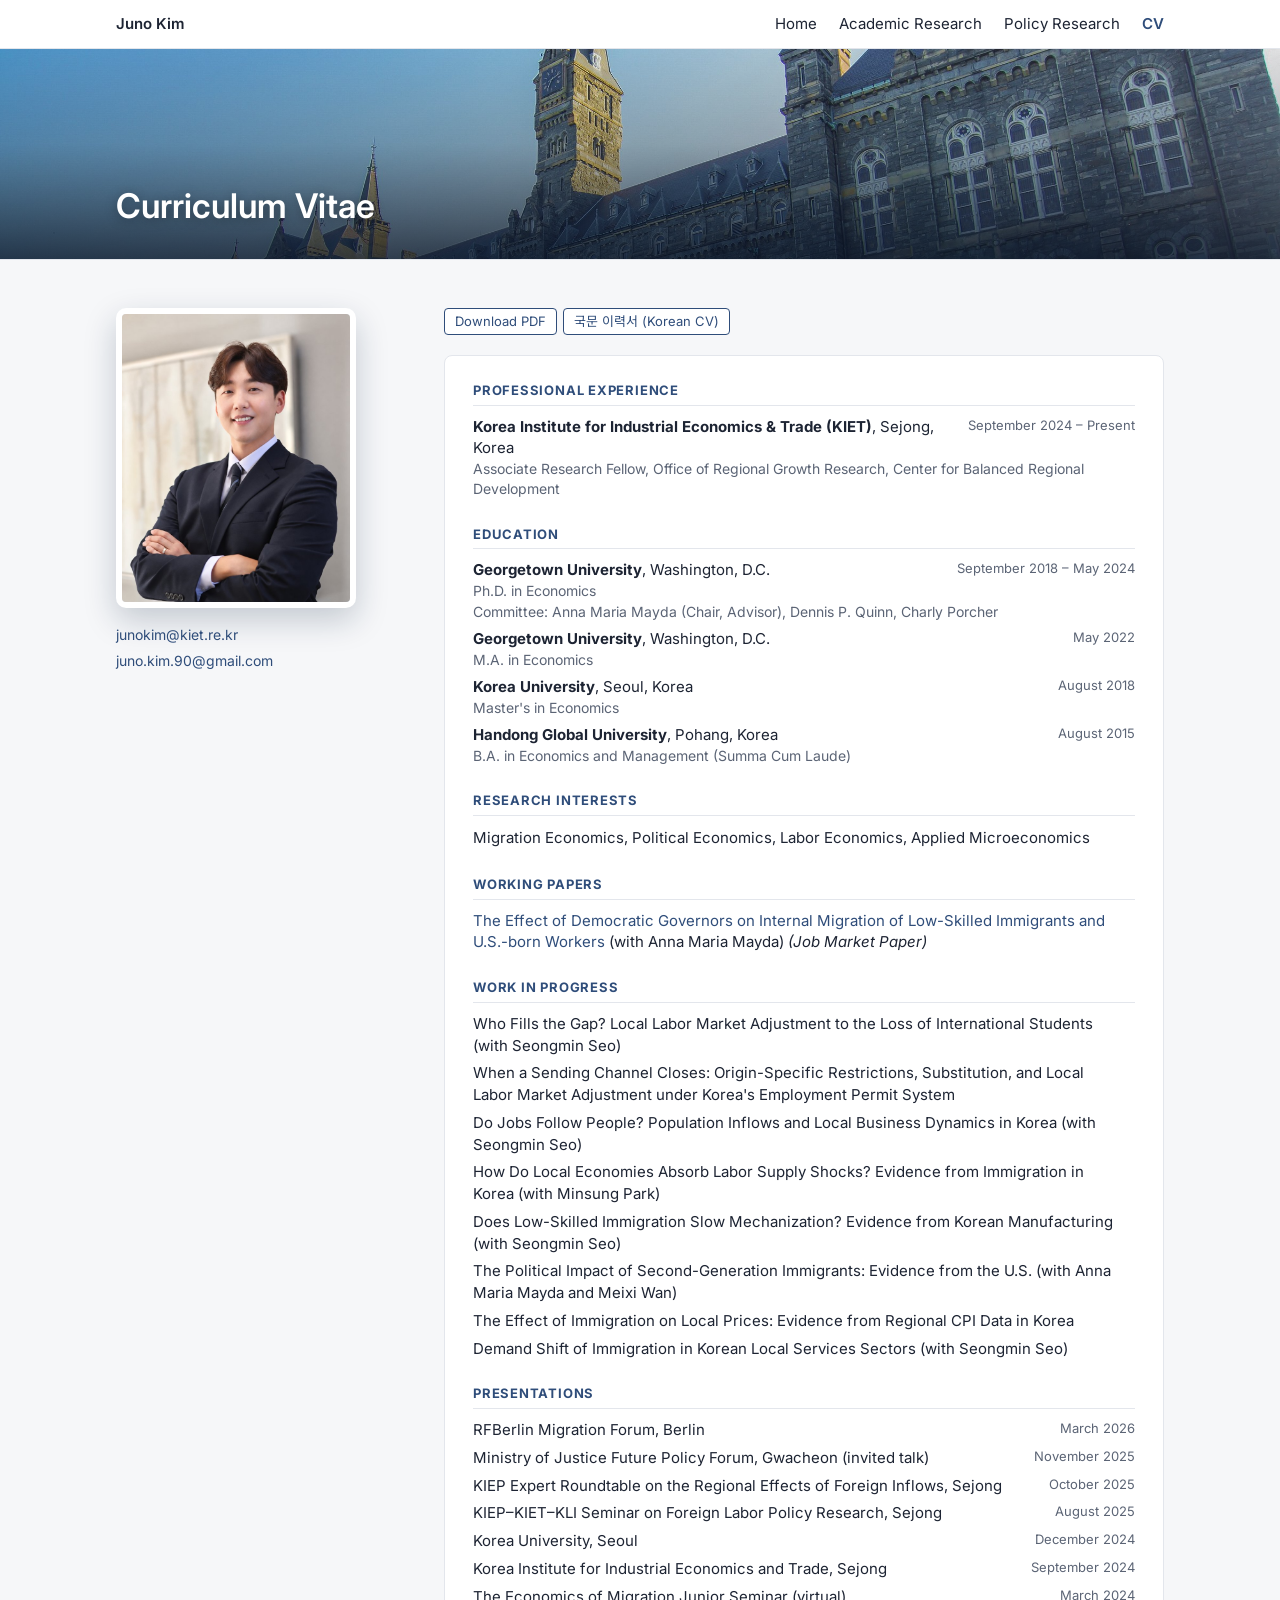
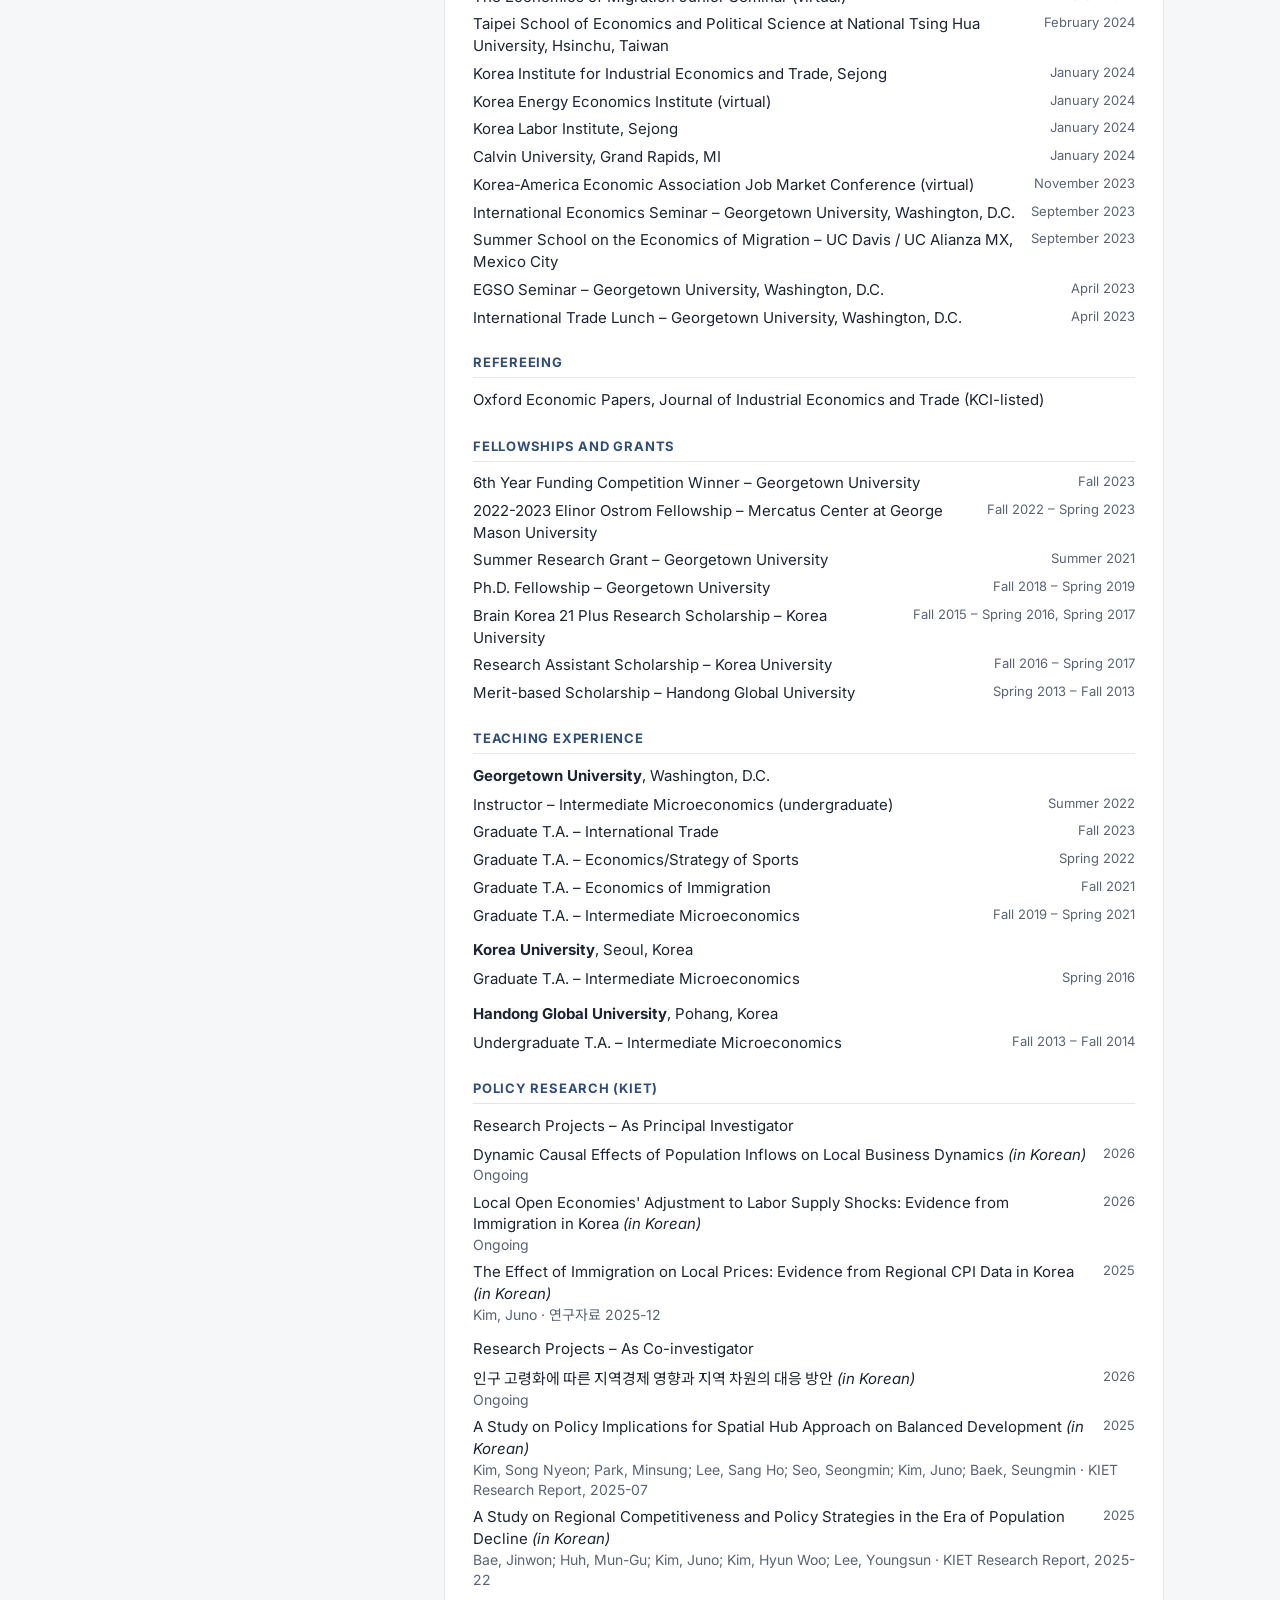
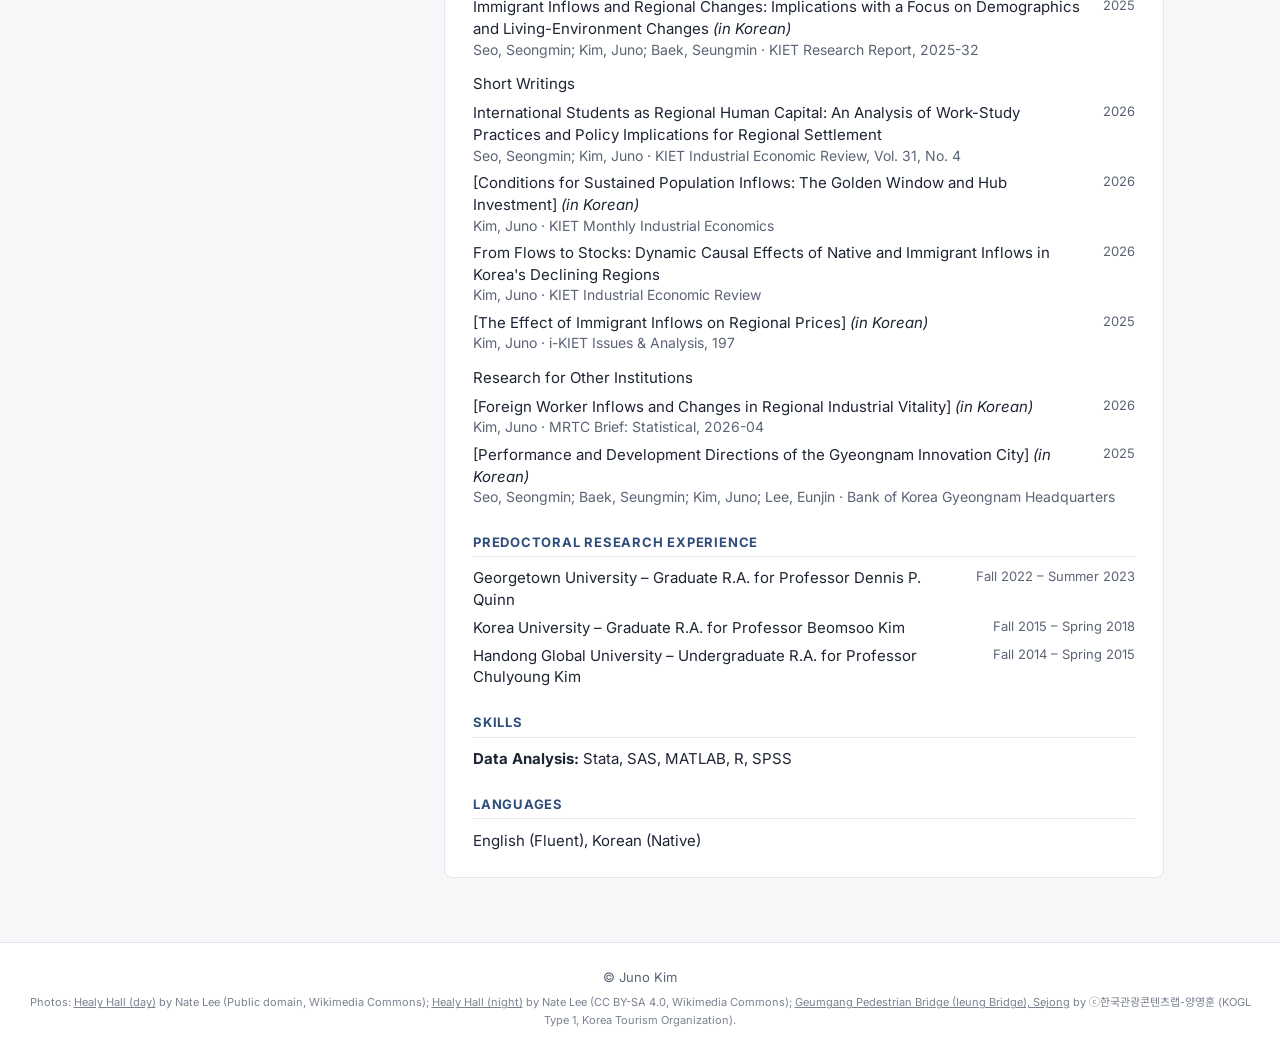
==== commit 7fb561b8: "Deploy site from source d8dc354" ====
--- a/cv.html
+++ b/cv.html
@@ -11,7 +11,7 @@
 </head>
 <body>
 <div class="top"><div class="in"><a class="brand" href="index.html">Juno Kim</a><a href="index.html">Home</a><a href="research.html">Academic Research</a><a href="policy.html">Policy Research</a><a href="cv.html" class="on">CV</a></div></div>
-<div class="banner page" style="background-image:url('assets/img/healy_day.jpg');background-position:right 20%"><div class="in"><h1>Curriculum Vitae</h1></div></div><div class="band "><div class="in"><div class="side"><img class="portrait small" src="assets/img/portrait_alt.jpg" alt="Juno Kim"><div class="sidecontact"><a href="mailto:junokim@kiet.re.kr">junokim@kiet.re.kr</a><a href="mailto:juno.kim.90@gmail.com">juno.kim.90@gmail.com</a></div></div><div><div class="printhead"><div class="pname">Juno Kim</div><div>Associate Research Fellow, Korea Institute for Industrial Economics and Trade (KIET)</div><div>junokim@kiet.re.kr · juno.kim.90@gmail.com · junokim90-econ.github.io</div></div><div class="btns" style="margin:0 0 20px"><a target="_blank" rel="noopener" class="btn" href="Juno_Kim_CV.pdf">Download PDF</a><a class="btn" href="cv_ko.html">국문 이력서 (Korean CV)</a></div><div class="cv"><section><h3>Professional Experience</h3><div class="cvrow"><div><b>Korea Institute for Industrial Economics &amp; Trade (KIET)</b>, Sejong, Korea</div><div class="when">September 2024 – Present</div><div class="cvsub">Associate Research Fellow, Office of Regional Growth Research, Center for Balanced Regional Development</div></div></section><section><h3>Education</h3><div class="cvrow"><div><b>Georgetown University</b>, Washington, D.C.</div><div class="when">September 2018 – May 2024</div><div class="cvsub">Ph.D. in Economics<br>Committee: Anna Maria Mayda (Chair, Advisor), Dennis P. Quinn, Charly Porcher</div></div><div class="cvrow"><div><b>Georgetown University</b>, Washington, D.C.</div><div class="when">May 2022</div><div class="cvsub">M.A. in Economics</div></div><div class="cvrow"><div><b>Korea University</b>, Seoul, Korea</div><div class="when">August 2018</div><div class="cvsub">Master&#x27;s in Economics</div></div><div class="cvrow"><div><b>Handong Global University</b>, Pohang, Korea</div><div class="when">August 2015</div><div class="cvsub">B.A. in Economics and Management (Summa Cum Laude)</div></div></section><section><h3>Research Interests</h3><p class="cvp">Migration Economics, Political Economics, Labor Economics, Applied Microeconomics</p></section><section><h3>Working Papers</h3><div class="cvrow"><div><a target="_blank" rel="noopener" href="assets/papers/Kim_Mayda_Democratic_Governors_Internal_Migration_2026-03.pdf">The Effect of Democratic Governors on Internal Migration of Low-Skilled Immigrants and U.S.-born Workers</a> (with Anna Maria Mayda) <i>(Job Market Paper)</i></div><div class="when"></div></div></section><section><h3>Work in Progress</h3><div class="cvrow"><div>Who Fills the Gap? Local Labor Market Adjustment to the Loss of International Students (with Seongmin Seo)</div><div class="when"></div></div><div class="cvrow"><div>When a Sending Channel Closes: Origin-Specific Restrictions, Substitution, and Local Labor Market Adjustment under Korea&#x27;s Employment Permit System</div><div class="when"></div></div><div class="cvrow"><div>Do Jobs Follow People? Population Inflows and Local Business Dynamics in Korea (with Seongmin Seo)</div><div class="when"></div></div><div class="cvrow"><div>How Do Local Economies Absorb Labor Supply Shocks? Evidence from Immigration in Korea (with Minsung Park)</div><div class="when"></div></div><div class="cvrow"><div>Does Low-Skilled Immigration Slow Mechanization? Evidence from Korean Manufacturing (with Seongmin Seo)</div><div class="when"></div></div><div class="cvrow"><div>The Political Impact of Second-Generation Immigrants: Evidence from the U.S. (with Anna Maria Mayda and Meixi Wan)</div><div class="when"></div></div><div class="cvrow"><div>The Effect of Immigration on Local Prices: Evidence from Regional CPI Data in Korea</div><div class="when"></div></div><div class="cvrow"><div>Demand Shift of Immigration in Korean Local Services Sectors (with Seongmin Seo)</div><div class="when"></div></div></section><section><h3>Presentations</h3><div class="cvrow"><div>RFBerlin Migration Forum, Berlin</div><div class="when">March 2026</div></div><div class="cvrow"><div>Ministry of Justice Future Policy Forum, Gwacheon (invited talk)</div><div class="when">November 2025</div></div><div class="cvrow"><div>KIEP Expert Roundtable on the Regional Effects of Foreign Inflows, Sejong</div><div class="when">October 2025</div></div><div class="cvrow"><div>KIEP–KIET–KLI Seminar on Foreign Labor Policy Research, Sejong</div><div class="when">August 2025</div></div><div class="cvrow"><div>Korea University, Seoul</div><div class="when">December 2024</div></div><div class="cvrow"><div>Korea Institute for Industrial Economics and Trade, Sejong</div><div class="when">September 2024</div></div><div class="cvrow"><div>The Economics of Migration Junior Seminar (virtual)</div><div class="when">March 2024</div></div><div class="cvrow"><div>Taipei School of Economics and Political Science at National Tsing Hua University, Hsinchu, Taiwan</div><div class="when">February 2024</div></div><div class="cvrow"><div>Korea Institute for Industrial Economics and Trade, Sejong</div><div class="when">January 2024</div></div><div class="cvrow"><div>Korea Energy Economics Institute (virtual)</div><div class="when">January 2024</div></div><div class="cvrow"><div>Korea Labor Institute, Sejong</div><div class="when">January 2024</div></div><div class="cvrow"><div>Calvin University, Grand Rapids, MI</div><div class="when">January 2024</div></div><div class="cvrow"><div>Korea-America Economic Association Job Market Conference (virtual)</div><div class="when">November 2023</div></div><div class="cvrow"><div>International Economics Seminar – Georgetown University, Washington, D.C.</div><div class="when">September 2023</div></div><div class="cvrow"><div>Summer School on the Economics of Migration – UC Davis / UC Alianza MX, Mexico City</div><div class="when">September 2023</div></div><div class="cvrow"><div>EGSO Seminar – Georgetown University, Washington, D.C.</div><div class="when">April 2023</div></div><div class="cvrow"><div>International Trade Lunch – Georgetown University, Washington, D.C.</div><div class="when">April 2023</div></div></section><section><h3>Refereeing</h3><p class="cvp">Oxford Economic Papers, Journal of Industrial Economics and Trade (KCI-listed)</p></section><section><h3>Fellowships and Grants</h3><div class="cvrow"><div>6th Year Funding Competition Winner – Georgetown University</div><div class="when">Fall 2023</div></div><div class="cvrow"><div>2022-2023 Elinor Ostrom Fellowship – Mercatus Center at George Mason University</div><div class="when">Fall 2022 – Spring 2023</div></div><div class="cvrow"><div>Summer Research Grant – Georgetown University</div><div class="when">Summer 2021</div></div><div class="cvrow"><div>Ph.D. Fellowship – Georgetown University</div><div class="when">Fall 2018 – Spring 2019</div></div><div class="cvrow"><div>Brain Korea 21 Plus Research Scholarship – Korea University</div><div class="when">Fall 2015 – Spring 2016, Spring 2017</div></div><div class="cvrow"><div>Research Assistant Scholarship – Korea University</div><div class="when">Fall 2016 – Spring 2017</div></div><div class="cvrow"><div>Merit-based Scholarship – Handong Global University</div><div class="when">Spring 2013 – Fall 2013</div></div></section><section><h3>Teaching Experience</h3><div class="cvinst"><b>Georgetown University</b>, Washington, D.C.</div><div class="cvrow"><div>Instructor – Intermediate Microeconomics (undergraduate)</div><div class="when">Summer 2022</div></div><div class="cvrow"><div>Graduate T.A. – International Trade</div><div class="when">Fall 2023</div></div><div class="cvrow"><div>Graduate T.A. – Economics/Strategy of Sports</div><div class="when">Spring 2022</div></div><div class="cvrow"><div>Graduate T.A. – Economics of Immigration</div><div class="when">Fall 2021</div></div><div class="cvrow"><div>Graduate T.A. – Intermediate Microeconomics</div><div class="when">Fall 2019 – Spring 2021</div></div><div class="cvinst"><b>Korea University</b>, Seoul, Korea</div><div class="cvrow"><div>Graduate T.A. – Intermediate Microeconomics</div><div class="when">Spring 2016</div></div><div class="cvinst"><b>Handong Global University</b>, Pohang, Korea</div><div class="cvrow"><div>Undergraduate T.A. – Intermediate Microeconomics</div><div class="when">Fall 2013 – Fall 2014</div></div></section><section><h3>Policy Research (KIET)</h3><div class="cvinst">Research Projects – As Principal Investigator</div><div class="cvrow"><div>Dynamic Causal Effects of Population Inflows on Local Business Dynamics <i>(in Korean)</i></div><div class="when">2026</div><div class="cvsub">Ongoing</div></div><div class="cvrow"><div>Local Open Economies&#x27; Adjustment to Labor Supply Shocks: Evidence from Immigration in Korea <i>(in Korean)</i></div><div class="when">2026</div><div class="cvsub">Ongoing</div></div><div class="cvrow"><div>The Effect of Immigration on Local Prices: Evidence from Regional CPI Data in Korea <i>(in Korean)</i></div><div class="when">2025</div><div class="cvsub">Kim, Juno · 연구자료 2025-12</div></div><div class="cvinst">Research Projects – As Co-investigator</div><div class="cvrow"><div><span class="ko">인구 고령화에 따른 지역경제 영향과 지역 차원의 대응 방안</span> <i>(in Korean)</i></div><div class="when">2026</div><div class="cvsub">Ongoing</div></div><div class="cvrow"><div>A Study on Policy Implications for Spatial Hub Approach on Balanced Development <i>(in Korean)</i></div><div class="when">2025</div><div class="cvsub">Kim, Song Nyeon; Park, Minsung; Lee, Sang Ho; Seo, Seongmin; Kim, Juno; Baek, Seungmin · KIET Research Report, 2025-07</div></div><div class="cvrow"><div>A Study on Regional Competitiveness and Policy Strategies in the Era of Population Decline <i>(in Korean)</i></div><div class="when">2025</div><div class="cvsub">Bae, Jinwon; Huh, Mun-Gu; Kim, Juno; Kim, Hyun Woo; Lee, Youngsun · KIET Research Report, 2025-22</div></div><div class="cvrow"><div>Immigrant Inflows and Regional Changes: Implications with a Focus on Demographics and Living-Environment Changes <i>(in Korean)</i></div><div class="when">2025</div><div class="cvsub">Seo, Seongmin; Kim, Juno; Baek, Seungmin · KIET Research Report, 2025-32</div></div><div class="cvinst">Short Writings</div><div class="cvrow"><div>International Students as Regional Human Capital: An Analysis of Work-Study Practices and Policy Implications for Regional Settlement</div><div class="when">2026</div><div class="cvsub">Seo, Seongmin; Kim, Juno · KIET Industrial Economic Review, Vol. 31, No. 4</div></div><div class="cvrow"><div>[Foreign Worker Inflows and Changes in Regional Industrial Vitality] <i>(in Korean)</i></div><div class="when">2026</div><div class="cvsub">Kim, Juno · MRTC Brief: Statistical, 2026-04</div></div><div class="cvrow"><div>[Conditions for Sustained Population Inflows: The Golden Window and Hub Investment] <i>(in Korean)</i></div><div class="when">2026</div><div class="cvsub">Kim, Juno · KIET Monthly Industrial Economics</div></div><div class="cvrow"><div>From Flows to Stocks: Dynamic Causal Effects of Native and Immigrant Inflows in Korea&#x27;s Declining Regions</div><div class="when">2026</div><div class="cvsub">Kim, Juno · KIET Industrial Economic Review</div></div><div class="cvrow"><div>[The Effect of Immigrant Inflows on Regional Prices] <i>(in Korean)</i></div><div class="when">2025</div><div class="cvsub">Kim, Juno · i-KIET Issues &amp; Analysis, 197</div></div><div class="cvinst">Research for Other Institutions</div><div class="cvrow"><div>[Performance and Development Directions of the Gyeongnam Innovation City] <i>(in Korean)</i></div><div class="when">2025</div><div class="cvsub">Seo, Seongmin; Baek, Seungmin; Kim, Juno; Lee, Eunjin · Bank of Korea Gyeongnam Headquarters</div></div></section><section><h3>Predoctoral Research Experience</h3><div class="cvrow"><div>Georgetown University – Graduate R.A. for Professor Dennis P. Quinn</div><div class="when">Fall 2022 – Summer 2023</div></div><div class="cvrow"><div>Korea University – Graduate R.A. for Professor Beomsoo Kim</div><div class="when">Fall 2015 – Spring 2018</div></div><div class="cvrow"><div>Handong Global University – Undergraduate R.A. for Professor Chulyoung Kim</div><div class="when">Fall 2014 – Spring 2015</div></div></section><section><h3>Skills</h3><div class="cvrow"><div><b>Data Analysis:</b> Stata, SAS, MATLAB, R, SPSS</div><div class="when"></div></div></section><section><h3>Languages</h3><p class="cvp">English (Fluent), Korean (Native)</p></section></div></div></div></div>
+<div class="banner page" style="background-image:url('assets/img/healy_day.jpg');background-position:right 20%"><div class="in"><h1>Curriculum Vitae</h1></div></div><div class="band "><div class="in"><div class="side"><img class="portrait small" src="assets/img/portrait_alt.jpg" alt="Juno Kim"><div class="sidecontact"><a href="mailto:junokim@kiet.re.kr">junokim@kiet.re.kr</a><a href="mailto:juno.kim.90@gmail.com">juno.kim.90@gmail.com</a></div></div><div><div class="printhead"><div class="pname">Juno Kim</div><div>Associate Research Fellow, Korea Institute for Industrial Economics and Trade (KIET)</div><div>junokim@kiet.re.kr · juno.kim.90@gmail.com · junokim90-econ.github.io</div></div><div class="btns" style="margin:0 0 20px"><a target="_blank" rel="noopener" class="btn" href="Juno_Kim_CV.pdf">Download PDF</a><a class="btn" href="cv_ko.html">국문 이력서 (Korean CV)</a></div><div class="cv"><section><h3>Professional Experience</h3><div class="cvrow"><div><b>Korea Institute for Industrial Economics &amp; Trade (KIET)</b>, Sejong, Korea</div><div class="when">September 2024 – Present</div><div class="cvsub">Associate Research Fellow, Office of Regional Growth Research, Center for Balanced Regional Development</div></div></section><section><h3>Education</h3><div class="cvrow"><div><b>Georgetown University</b>, Washington, D.C.</div><div class="when">September 2018 – May 2024</div><div class="cvsub">Ph.D. in Economics<br>Committee: Anna Maria Mayda (Chair, Advisor), Dennis P. Quinn, Charly Porcher</div></div><div class="cvrow"><div><b>Georgetown University</b>, Washington, D.C.</div><div class="when">May 2022</div><div class="cvsub">M.A. in Economics</div></div><div class="cvrow"><div><b>Korea University</b>, Seoul, Korea</div><div class="when">August 2018</div><div class="cvsub">Master&#x27;s in Economics</div></div><div class="cvrow"><div><b>Handong Global University</b>, Pohang, Korea</div><div class="when">August 2015</div><div class="cvsub">B.A. in Economics and Management (Summa Cum Laude)</div></div></section><section><h3>Research Interests</h3><p class="cvp">Migration Economics, Political Economics, Labor Economics, Applied Microeconomics</p></section><section><h3>Working Papers</h3><div class="cvrow"><div><a target="_blank" rel="noopener" href="assets/papers/Kim_Mayda_Democratic_Governors_Internal_Migration_2026-03.pdf">The Effect of Democratic Governors on Internal Migration of Low-Skilled Immigrants and U.S.-born Workers</a> (with Anna Maria Mayda) <i>(Job Market Paper)</i></div><div class="when"></div></div></section><section><h3>Work in Progress</h3><div class="cvrow"><div>Who Fills the Gap? Local Labor Market Adjustment to the Loss of International Students (with Seongmin Seo)</div><div class="when"></div></div><div class="cvrow"><div>When a Sending Channel Closes: Origin-Specific Restrictions, Substitution, and Local Labor Market Adjustment under Korea&#x27;s Employment Permit System</div><div class="when"></div></div><div class="cvrow"><div>Do Jobs Follow People? Population Inflows and Local Business Dynamics in Korea (with Seongmin Seo)</div><div class="when"></div></div><div class="cvrow"><div>How Do Local Economies Absorb Labor Supply Shocks? Evidence from Immigration in Korea (with Minsung Park)</div><div class="when"></div></div><div class="cvrow"><div>Does Low-Skilled Immigration Slow Mechanization? Evidence from Korean Manufacturing (with Seongmin Seo)</div><div class="when"></div></div><div class="cvrow"><div>The Political Impact of Second-Generation Immigrants: Evidence from the U.S. (with Anna Maria Mayda and Meixi Wan)</div><div class="when"></div></div><div class="cvrow"><div>The Effect of Immigration on Local Prices: Evidence from Regional CPI Data in Korea</div><div class="when"></div></div><div class="cvrow"><div>Demand Shift of Immigration in Korean Local Services Sectors (with Seongmin Seo)</div><div class="when"></div></div></section><section><h3>Presentations</h3><div class="cvrow"><div>RFBerlin Migration Forum, Berlin</div><div class="when">March 2026</div></div><div class="cvrow"><div>Ministry of Justice Future Policy Forum, Gwacheon (invited talk)</div><div class="when">November 2025</div></div><div class="cvrow"><div>KIEP Expert Roundtable on the Regional Effects of Foreign Inflows, Sejong</div><div class="when">October 2025</div></div><div class="cvrow"><div>KIEP–KIET–KLI Seminar on Foreign Labor Policy Research, Sejong</div><div class="when">August 2025</div></div><div class="cvrow"><div>Korea University, Seoul</div><div class="when">December 2024</div></div><div class="cvrow"><div>Korea Institute for Industrial Economics and Trade, Sejong</div><div class="when">September 2024</div></div><div class="cvrow"><div>The Economics of Migration Junior Seminar (virtual)</div><div class="when">March 2024</div></div><div class="cvrow"><div>Taipei School of Economics and Political Science at National Tsing Hua University, Hsinchu, Taiwan</div><div class="when">February 2024</div></div><div class="cvrow"><div>Korea Institute for Industrial Economics and Trade, Sejong</div><div class="when">January 2024</div></div><div class="cvrow"><div>Korea Energy Economics Institute (virtual)</div><div class="when">January 2024</div></div><div class="cvrow"><div>Korea Labor Institute, Sejong</div><div class="when">January 2024</div></div><div class="cvrow"><div>Calvin University, Grand Rapids, MI</div><div class="when">January 2024</div></div><div class="cvrow"><div>Korea-America Economic Association Job Market Conference (virtual)</div><div class="when">November 2023</div></div><div class="cvrow"><div>International Economics Seminar – Georgetown University, Washington, D.C.</div><div class="when">September 2023</div></div><div class="cvrow"><div>Summer School on the Economics of Migration – UC Davis / UC Alianza MX, Mexico City</div><div class="when">September 2023</div></div><div class="cvrow"><div>EGSO Seminar – Georgetown University, Washington, D.C.</div><div class="when">April 2023</div></div><div class="cvrow"><div>International Trade Lunch – Georgetown University, Washington, D.C.</div><div class="when">April 2023</div></div></section><section><h3>Refereeing</h3><p class="cvp">Oxford Economic Papers, Journal of Industrial Economics and Trade (KCI-listed)</p></section><section><h3>Fellowships and Grants</h3><div class="cvrow"><div>6th Year Funding Competition Winner – Georgetown University</div><div class="when">Fall 2023</div></div><div class="cvrow"><div>2022-2023 Elinor Ostrom Fellowship – Mercatus Center at George Mason University</div><div class="when">Fall 2022 – Spring 2023</div></div><div class="cvrow"><div>Summer Research Grant – Georgetown University</div><div class="when">Summer 2021</div></div><div class="cvrow"><div>Ph.D. Fellowship – Georgetown University</div><div class="when">Fall 2018 – Spring 2019</div></div><div class="cvrow"><div>Brain Korea 21 Plus Research Scholarship – Korea University</div><div class="when">Fall 2015 – Spring 2016, Spring 2017</div></div><div class="cvrow"><div>Research Assistant Scholarship – Korea University</div><div class="when">Fall 2016 – Spring 2017</div></div><div class="cvrow"><div>Merit-based Scholarship – Handong Global University</div><div class="when">Spring 2013 – Fall 2013</div></div></section><section><h3>Teaching Experience</h3><div class="cvinst"><b>Georgetown University</b>, Washington, D.C.</div><div class="cvrow"><div>Instructor – Intermediate Microeconomics (undergraduate)</div><div class="when">Summer 2022</div></div><div class="cvrow"><div>Graduate T.A. – International Trade</div><div class="when">Fall 2023</div></div><div class="cvrow"><div>Graduate T.A. – Economics/Strategy of Sports</div><div class="when">Spring 2022</div></div><div class="cvrow"><div>Graduate T.A. – Economics of Immigration</div><div class="when">Fall 2021</div></div><div class="cvrow"><div>Graduate T.A. – Intermediate Microeconomics</div><div class="when">Fall 2019 – Spring 2021</div></div><div class="cvinst"><b>Korea University</b>, Seoul, Korea</div><div class="cvrow"><div>Graduate T.A. – Intermediate Microeconomics</div><div class="when">Spring 2016</div></div><div class="cvinst"><b>Handong Global University</b>, Pohang, Korea</div><div class="cvrow"><div>Undergraduate T.A. – Intermediate Microeconomics</div><div class="when">Fall 2013 – Fall 2014</div></div></section><section><h3>Policy Research (KIET)</h3><div class="cvinst">Research Projects – As Principal Investigator</div><div class="cvrow"><div>Dynamic Causal Effects of Population Inflows on Local Business Dynamics <i>(in Korean)</i></div><div class="when">2026</div><div class="cvsub">Ongoing</div></div><div class="cvrow"><div>Local Open Economies&#x27; Adjustment to Labor Supply Shocks: Evidence from Immigration in Korea <i>(in Korean)</i></div><div class="when">2026</div><div class="cvsub">Ongoing</div></div><div class="cvrow"><div>The Effect of Immigration on Local Prices: Evidence from Regional CPI Data in Korea <i>(in Korean)</i></div><div class="when">2025</div><div class="cvsub">Kim, Juno · 연구자료 2025-12</div></div><div class="cvinst">Research Projects – As Co-investigator</div><div class="cvrow"><div><span class="ko">인구 고령화에 따른 지역경제 영향과 지역 차원의 대응 방안</span> <i>(in Korean)</i></div><div class="when">2026</div><div class="cvsub">Ongoing</div></div><div class="cvrow"><div>A Study on Policy Implications for Spatial Hub Approach on Balanced Development <i>(in Korean)</i></div><div class="when">2025</div><div class="cvsub">Kim, Song Nyeon; Park, Minsung; Lee, Sang Ho; Seo, Seongmin; Kim, Juno; Baek, Seungmin · KIET Research Report, 2025-07</div></div><div class="cvrow"><div>A Study on Regional Competitiveness and Policy Strategies in the Era of Population Decline <i>(in Korean)</i></div><div class="when">2025</div><div class="cvsub">Bae, Jinwon; Huh, Mun-Gu; Kim, Juno; Kim, Hyun Woo; Lee, Youngsun · KIET Research Report, 2025-22</div></div><div class="cvrow"><div>Immigrant Inflows and Regional Changes: Implications with a Focus on Demographics and Living-Environment Changes <i>(in Korean)</i></div><div class="when">2025</div><div class="cvsub">Seo, Seongmin; Kim, Juno; Baek, Seungmin · KIET Research Report, 2025-32</div></div><div class="cvinst">Short Writings</div><div class="cvrow"><div>International Students as Regional Human Capital: An Analysis of Work-Study Practices and Policy Implications for Regional Settlement</div><div class="when">2026</div><div class="cvsub">Seo, Seongmin; Kim, Juno · KIET Industrial Economic Review, Vol. 31, No. 4</div></div><div class="cvrow"><div>[Conditions for Sustained Population Inflows: The Golden Window and Hub Investment] <i>(in Korean)</i></div><div class="when">2026</div><div class="cvsub">Kim, Juno · KIET Monthly Industrial Economics</div></div><div class="cvrow"><div>From Flows to Stocks: Dynamic Causal Effects of Native and Immigrant Inflows in Korea&#x27;s Declining Regions</div><div class="when">2026</div><div class="cvsub">Kim, Juno · KIET Industrial Economic Review</div></div><div class="cvrow"><div>[The Effect of Immigrant Inflows on Regional Prices] <i>(in Korean)</i></div><div class="when">2025</div><div class="cvsub">Kim, Juno · i-KIET Issues &amp; Analysis, 197</div></div><div class="cvinst">Research for Other Institutions</div><div class="cvrow"><div>[Foreign Worker Inflows and Changes in Regional Industrial Vitality] <i>(in Korean)</i></div><div class="when">2026</div><div class="cvsub">Kim, Juno · MRTC Brief: Statistical, 2026-04</div></div><div class="cvrow"><div>[Performance and Development Directions of the Gyeongnam Innovation City] <i>(in Korean)</i></div><div class="when">2025</div><div class="cvsub">Seo, Seongmin; Baek, Seungmin; Kim, Juno; Lee, Eunjin · Bank of Korea Gyeongnam Headquarters</div></div></section><section><h3>Predoctoral Research Experience</h3><div class="cvrow"><div>Georgetown University – Graduate R.A. for Professor Dennis P. Quinn</div><div class="when">Fall 2022 – Summer 2023</div></div><div class="cvrow"><div>Korea University – Graduate R.A. for Professor Beomsoo Kim</div><div class="when">Fall 2015 – Spring 2018</div></div><div class="cvrow"><div>Handong Global University – Undergraduate R.A. for Professor Chulyoung Kim</div><div class="when">Fall 2014 – Spring 2015</div></div></section><section><h3>Skills</h3><div class="cvrow"><div><b>Data Analysis:</b> Stata, SAS, MATLAB, R, SPSS</div><div class="when"></div></div></section><section><h3>Languages</h3><p class="cvp">English (Fluent), Korean (Native)</p></section></div></div></div></div>
 <footer>© Juno Kim<div class="credits">Photos: <a href="https://commons.wikimedia.org/wiki/File:Healy_Hall_Georgetown.jpg">Healy Hall (day)</a> by Nate Lee (Public domain, Wikimedia Commons); <a href="https://commons.wikimedia.org/wiki/File:Healy_Hall_Georgetown_at_Night.jpg">Healy Hall (night)</a> by Nate Lee (CC BY-SA 4.0, Wikimedia Commons); <a href="https://api.visitkorea.or.kr/">Geumgang Pedestrian Bridge (Ieung Bridge), Sejong</a> by ⓒ한국관광콘텐츠랩-양영훈 (KOGL Type 1, Korea Tourism Organization).</div></footer>
 <script src="assets/site.js"></script>
 </body>
